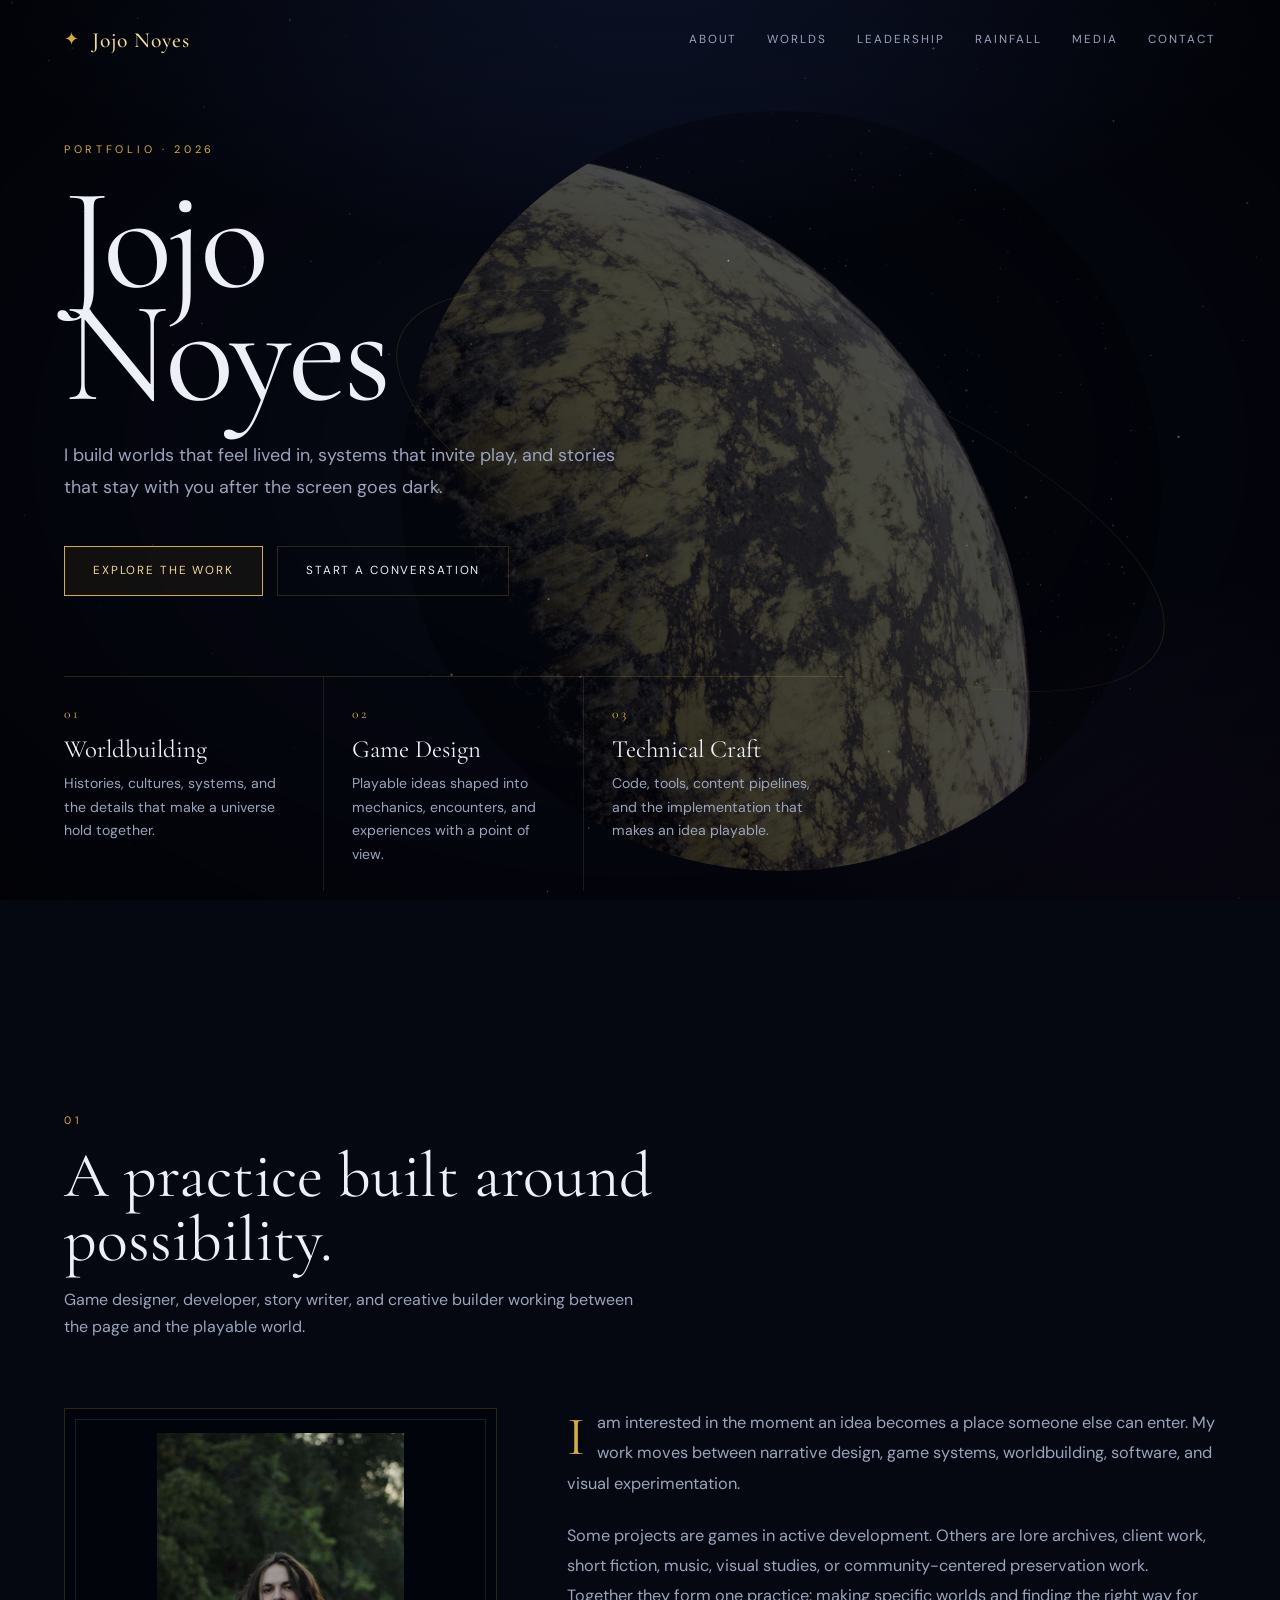
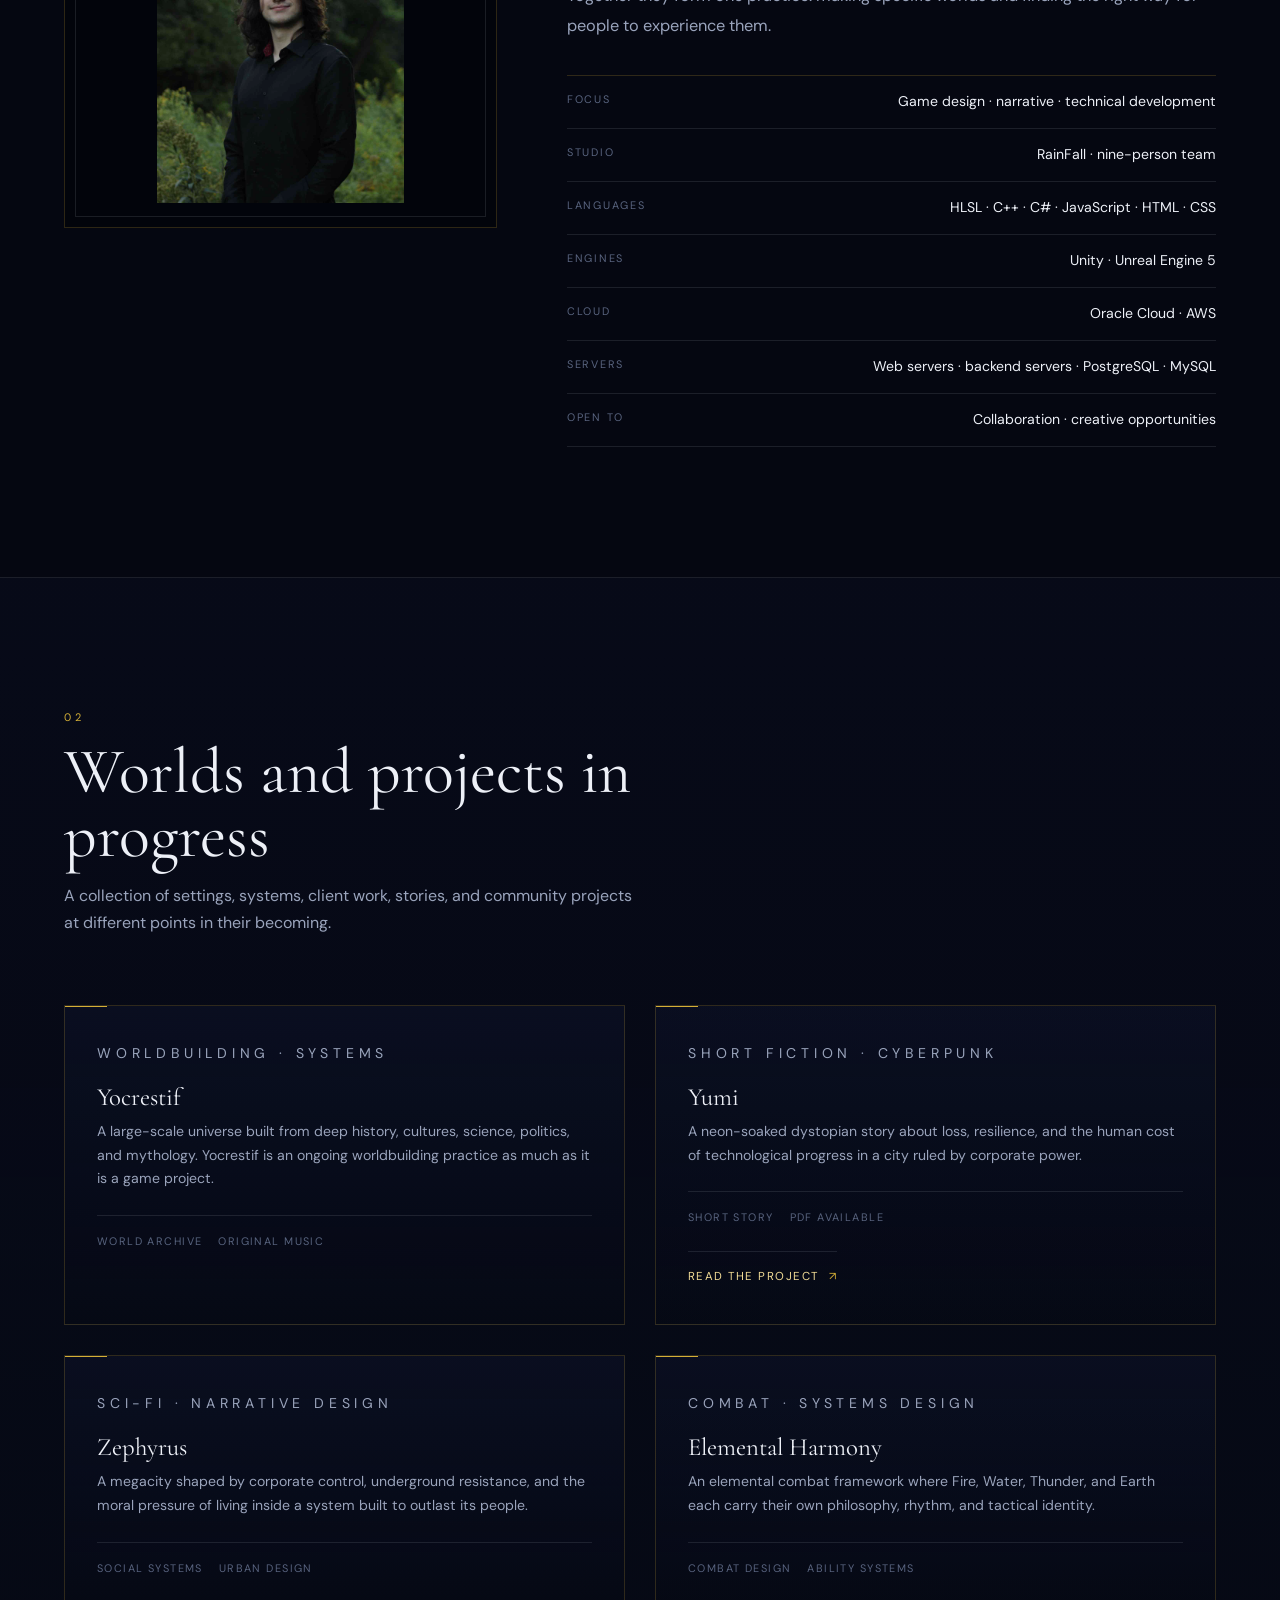
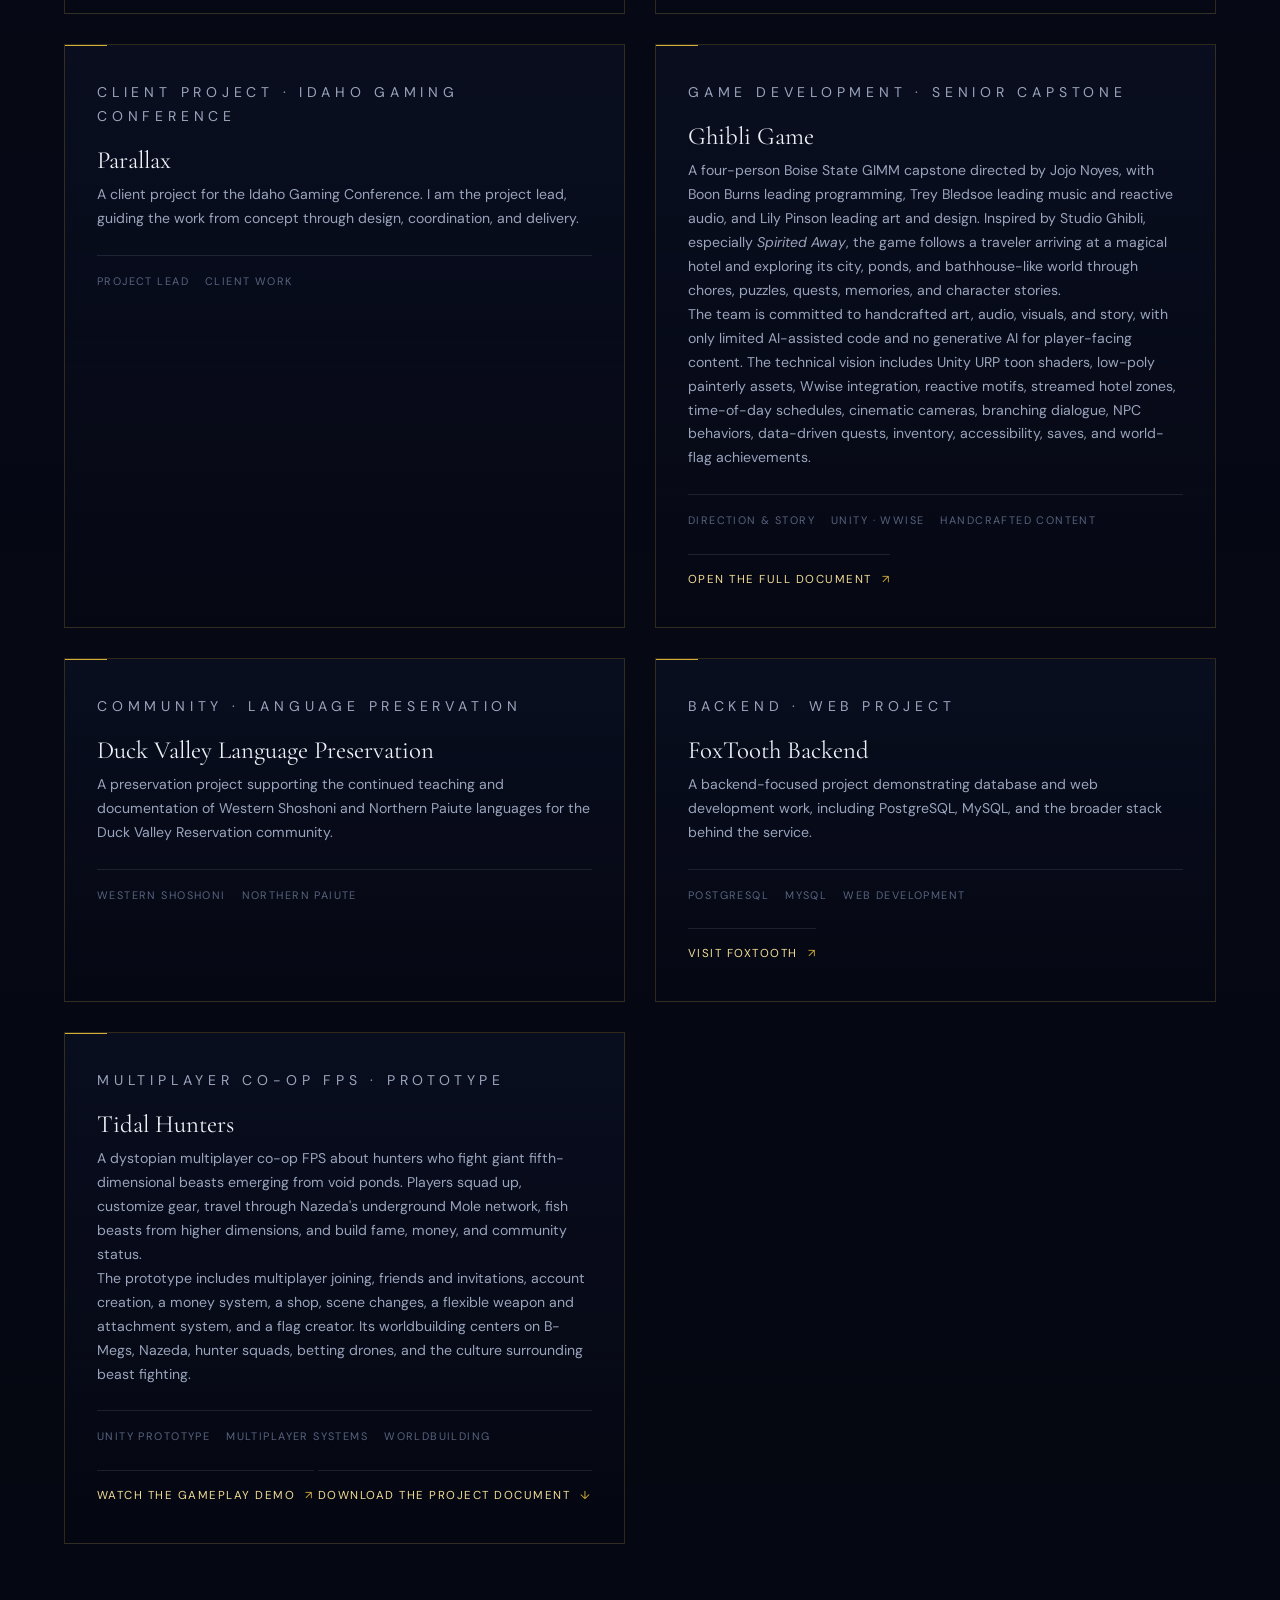
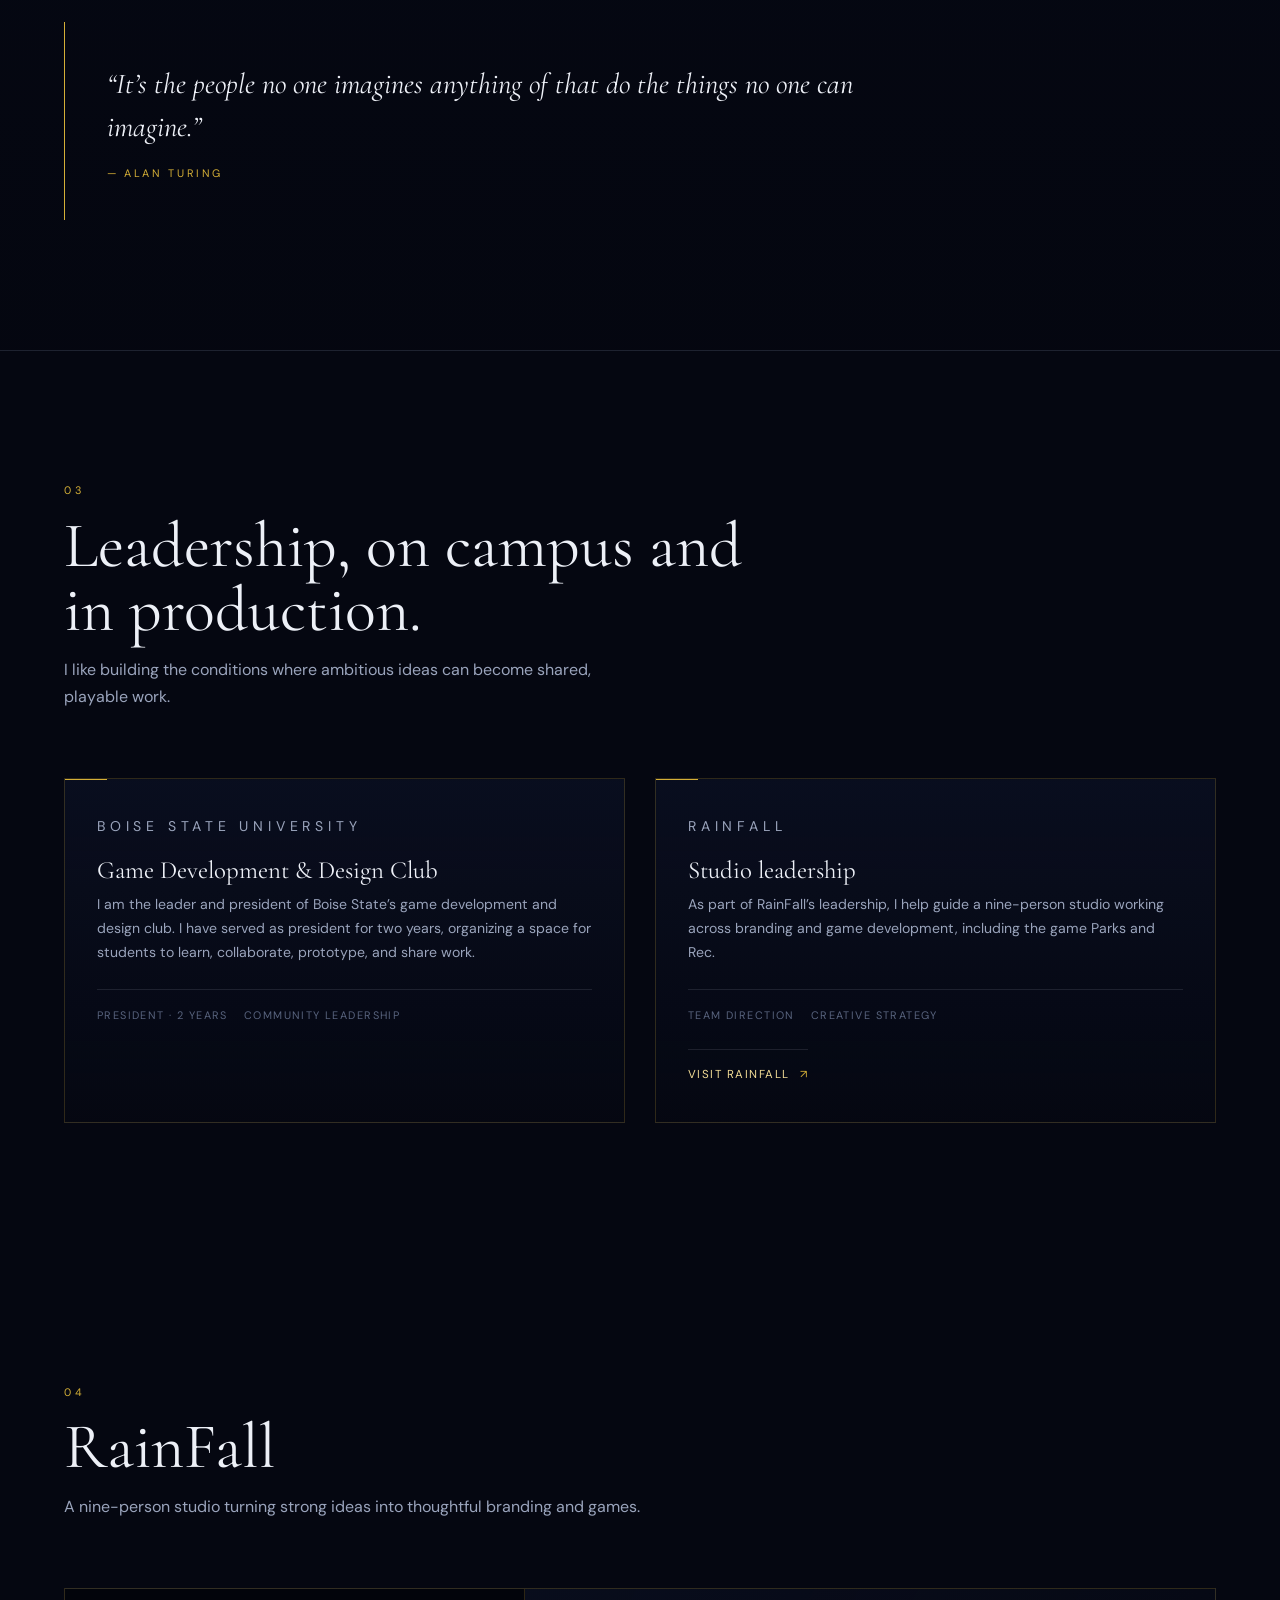
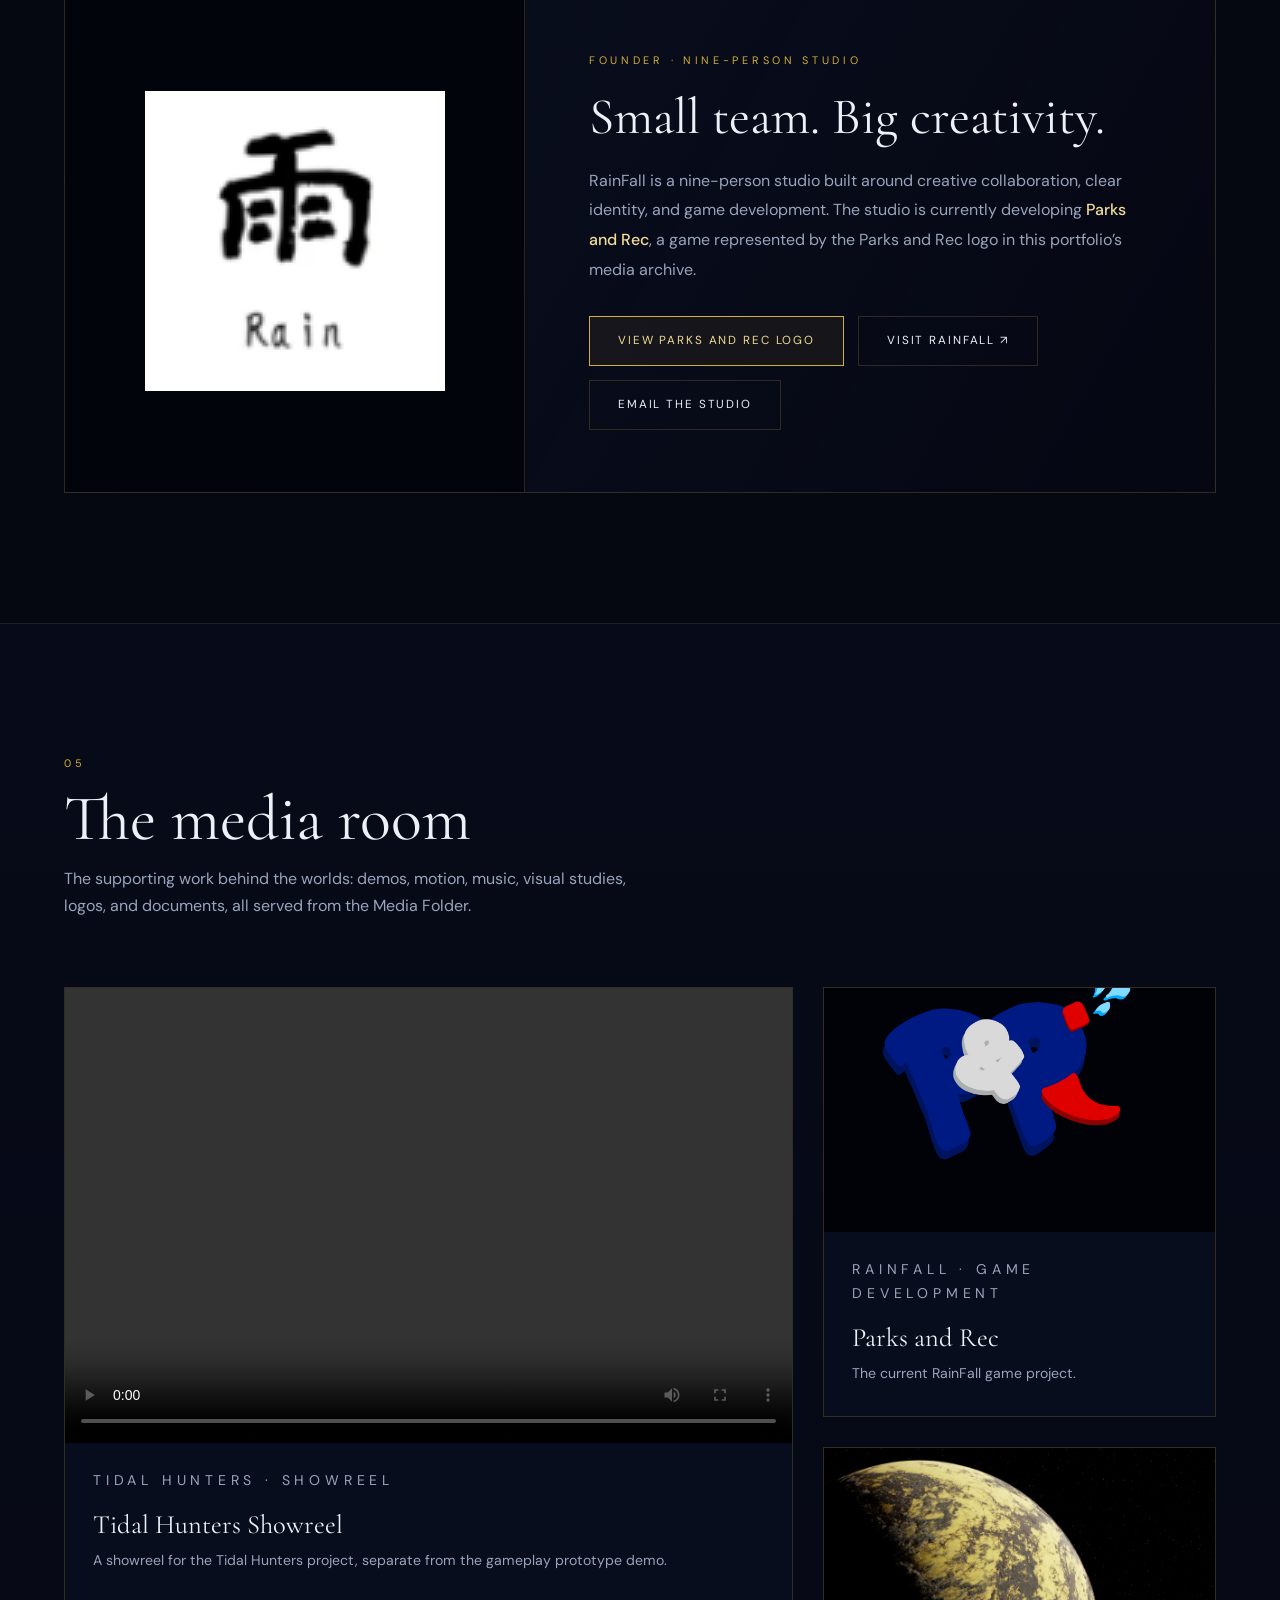
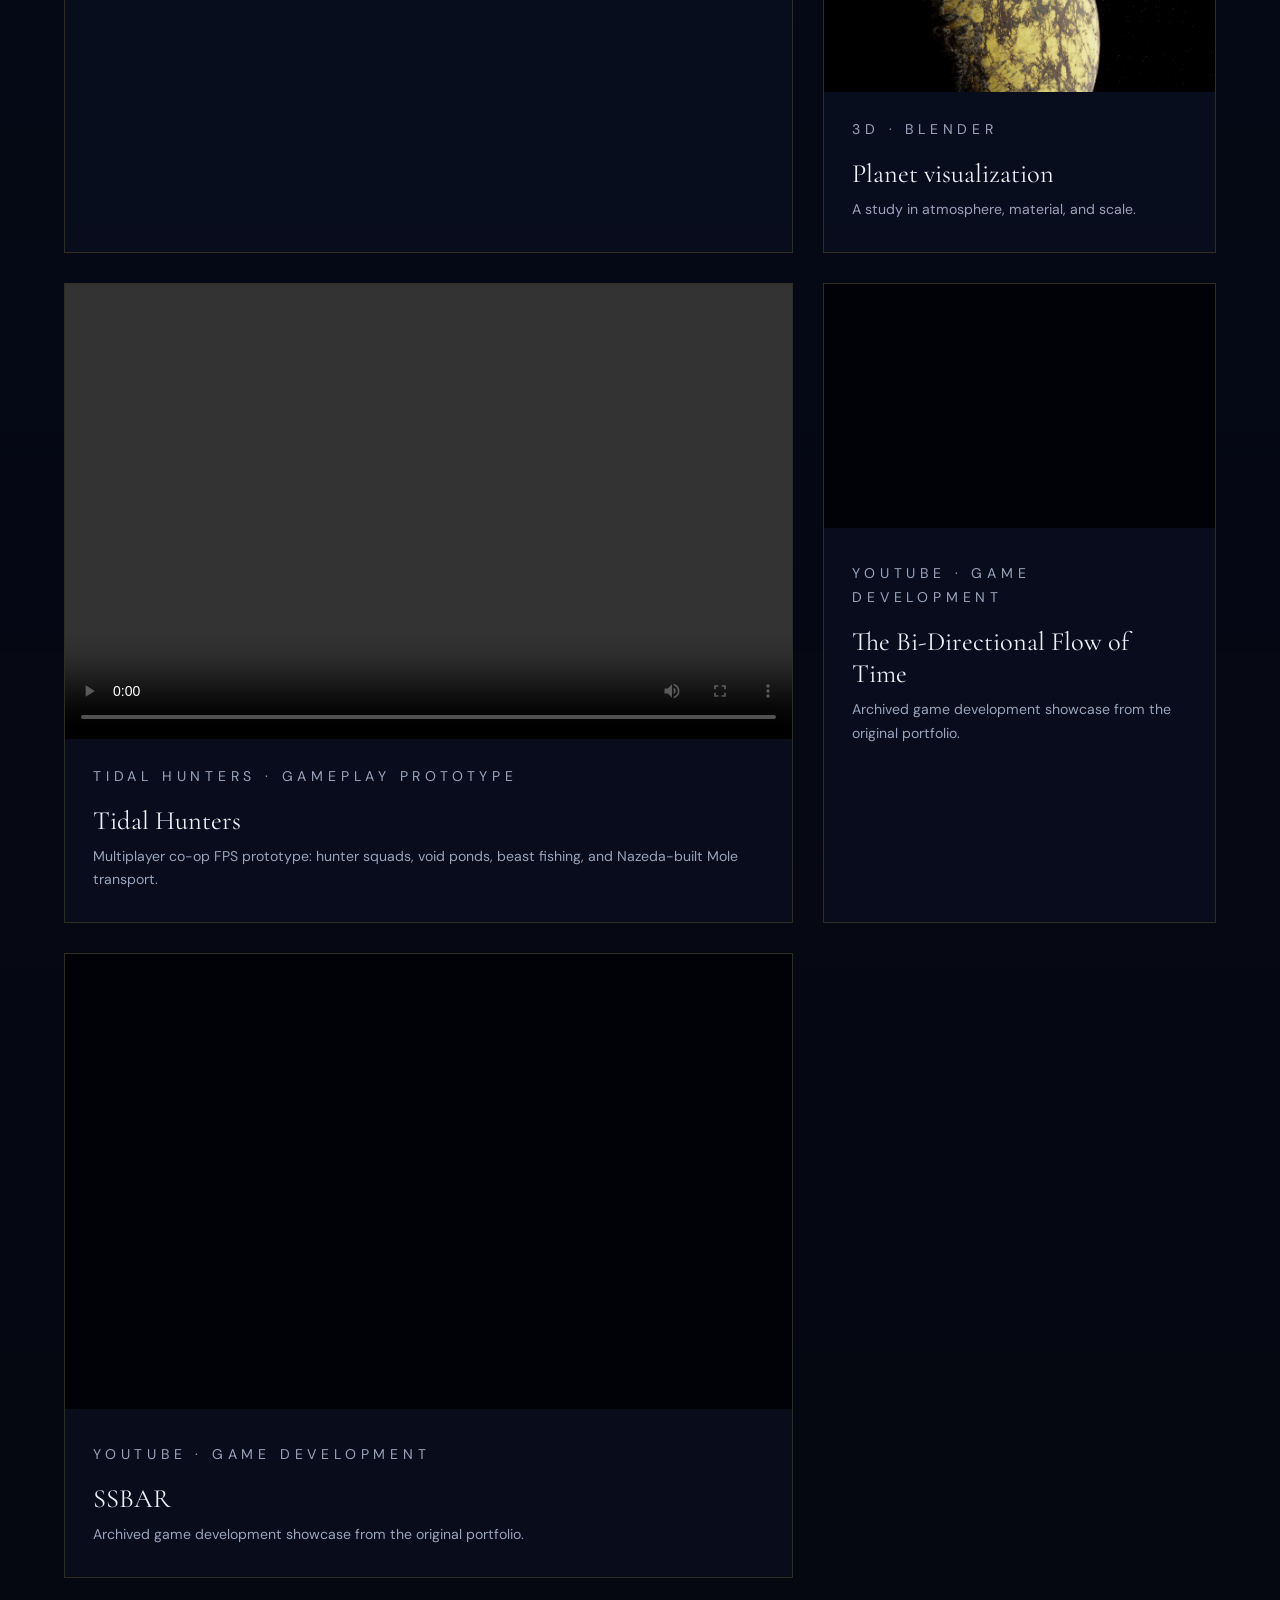
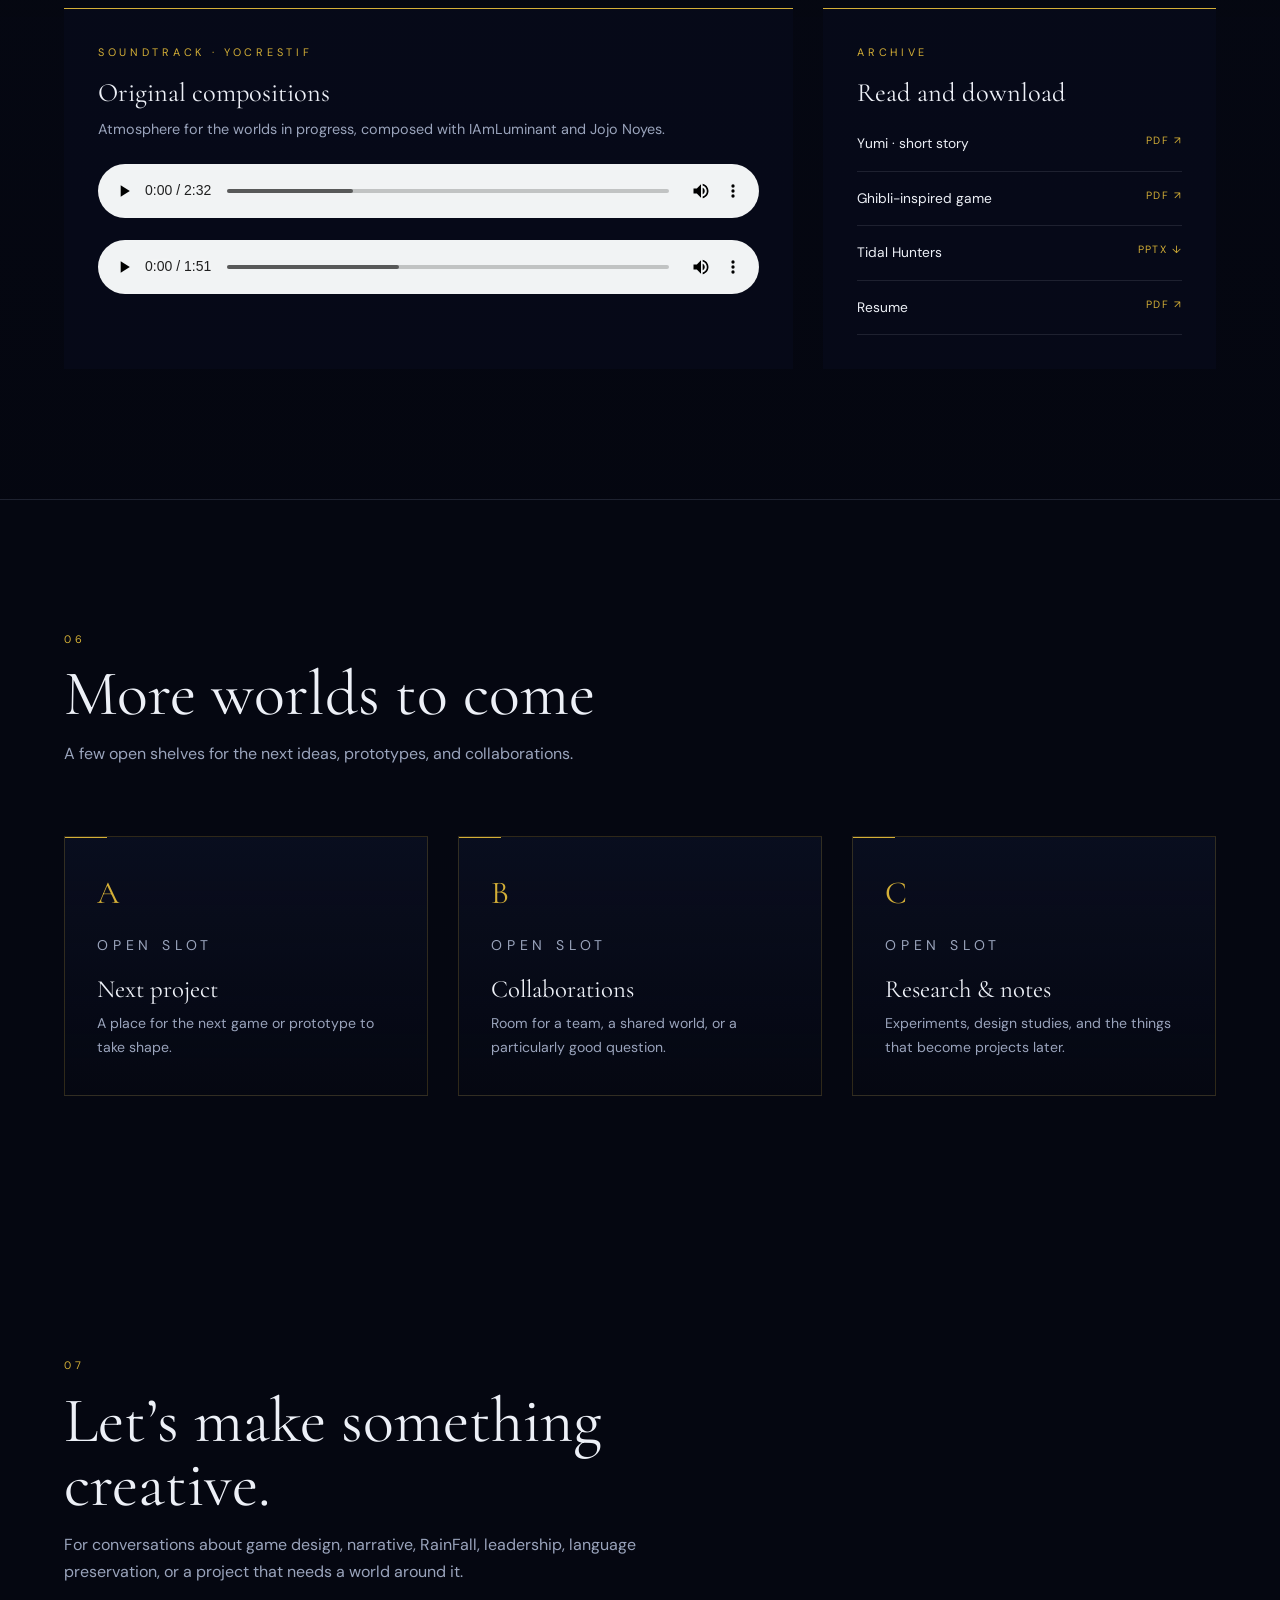
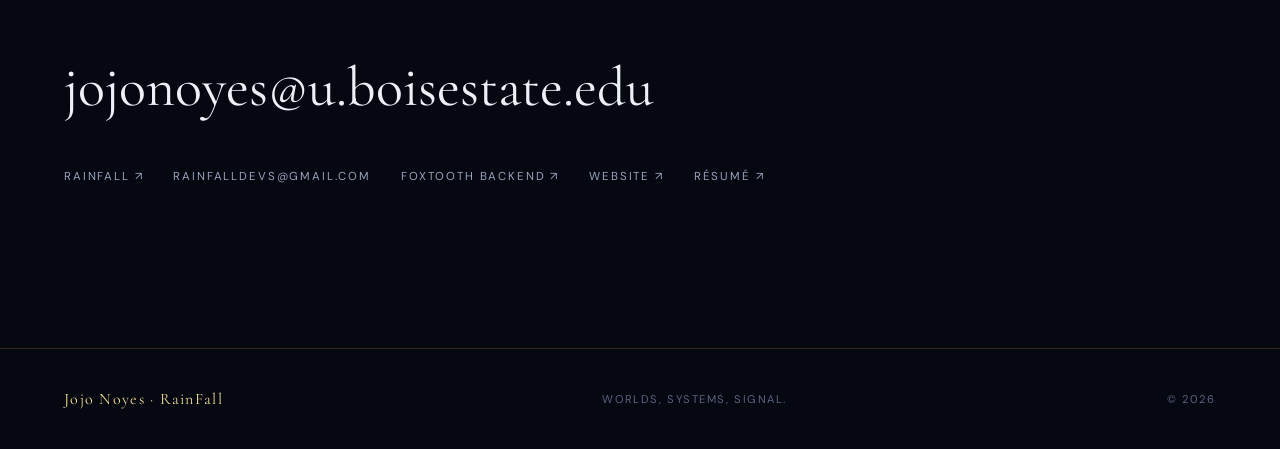
==== RoyalSpace/index.html @ cbacc0c2 "reorg" ====
<!DOCTYPE html>
<html lang="en">
<head>
  <meta charset="UTF-8" />
  <meta name="viewport" content="width=device-width, initial-scale=1" />
  <title>Jojo Noyes | Story, Systems & Games</title>
  <meta name="description" content="Jojo Noyes is a game designer, developer, writer, studio leader, and founder of RainFall." />
  <link rel="preconnect" href="https://fonts.googleapis.com" />
  <link rel="preconnect" href="https://fonts.gstatic.com" crossorigin />
  <link href="https://fonts.googleapis.com/css2?family=Cormorant+Garamond:ital,wght@0,400;0,500;0,600;1,400&family=DM+Sans:wght@400;500;600&display=swap" rel="stylesheet" />
  <link rel="stylesheet" href="styles.css" />
  <script src="script.js" defer></script>
</head>
<body id="top">
  <canvas id="starfield" aria-hidden="true"></canvas><div class="atmos" aria-hidden="true"></div><a class="skip" href="#main">Skip to content</a>
  <header class="hdr" id="hdr"><div class="wrap hdr-in"><a class="brand" href="#top"><span class="brand-mark">✦</span><span>Jojo Noyes</span></a><nav class="nav" aria-label="Primary"><a href="#about">About</a><a href="#worlds">Worlds</a><a href="#leadership">Leadership</a><a href="#rainfall">RainFall</a><a href="#media">Media</a><a href="#contact">Contact</a></nav></div></header>
  <main id="main">
    <section class="hero"><div class="hero-orbit" aria-hidden="true"><img src="Media%20Folder/planet.png" alt="" /></div><div class="wrap hero-in"><p class="eyebrow reveal">Portfolio · 2026</p><h1 class="hero-name reveal" data-d="1">Jojo<br />Noyes</h1><p class="hero-line reveal" data-d="2">I build worlds that feel lived in, systems that invite play, and stories that stay with you after the screen goes dark.</p><div class="hero-cta reveal" data-d="3"><a class="btn btn-solid" href="#worlds">Explore the work</a><a class="btn" href="#contact">Start a conversation</a></div><ul class="triad reveal" data-d="4"><li><span>01</span><h3>Worldbuilding</h3><p>Histories, cultures, systems, and the details that make a universe hold together.</p></li><li><span>02</span><h3>Game Design</h3><p>Playable ideas shaped into mechanics, encounters, and experiences with a point of view.</p></li><li><span>03</span><h3>Technical Craft</h3><p>Code, tools, content pipelines, and the implementation that makes an idea playable.</p></li></ul></div></section>
    <section class="section" id="about"><div class="wrap"><header class="sec-head reveal"><span class="sec-num">01</span><h2 class="sec-title">A practice built around possibility.</h2><p class="sec-lede">Game designer, developer, story writer, and creative builder working between the page and the playable world.</p></header><div class="split"><div class="portrait portrait-mark reveal"><img src="Media%20Folder/Jojo.jpg" alt="Jojo Noyes in a forest" /></div><div class="prose reveal" data-d="1"><p>I am interested in the moment an idea becomes a place someone else can enter. My work moves between narrative design, game systems, worldbuilding, software, and visual experimentation.</p><p>Some projects are games in active development. Others are lore archives, client work, short fiction, music, visual studies, or community-centered preservation work. Together they form one practice: making specific worlds and finding the right way for people to experience them.</p><ul class="facts"><li><span>Focus</span>Game design · narrative · technical development</li><li><span>Studio</span>RainFall · nine-person team</li><li><span>Languages</span>HLSL · C++ · C# · JavaScript · HTML · CSS</li><li><span>Engines</span>Unity · Unreal Engine 5</li><li><span>Cloud</span>Oracle Cloud · AWS</li><li><span>Servers</span>Web servers · backend servers · PostgreSQL · MySQL</li><li><span>Open to</span>Collaboration · creative opportunities</li></ul></div></div></div></section>
    <section class="section section-tint" id="worlds"><div class="wrap"><header class="sec-head reveal"><span class="sec-num">02</span><h2 class="sec-title">Worlds and projects in progress</h2><p class="sec-lede">A collection of settings, systems, client work, stories, and community projects at different points in their becoming.</p></header><div class="cols-2"><article class="card reveal"><p class="tag">Worldbuilding · Systems</p><h3>Yocrestif</h3><p>A large-scale universe built from deep history, cultures, science, politics, and mythology. Yocrestif is an ongoing worldbuilding practice as much as it is a game project.</p><ul class="meta"><li>World archive</li><li>Original music</li></ul></article><article class="card reveal" data-d="1"><p class="tag">Short fiction · Cyberpunk</p><h3>Yumi</h3><p>A neon-soaked dystopian story about loss, resilience, and the human cost of technological progress in a city ruled by corporate power.</p><ul class="meta"><li>Short story</li><li>PDF available</li></ul><a class="text-link" href="Media%20Folder/Yumi%20(1).pdf" target="_blank">Read the project <span>↗</span></a></article><article class="card reveal" data-d="2"><p class="tag">Sci-fi · Narrative design</p><h3>Zephyrus</h3><p>A megacity shaped by corporate control, underground resistance, and the moral pressure of living inside a system built to outlast its people.</p><ul class="meta"><li>Social systems</li><li>Urban design</li></ul></article><article class="card reveal" data-d="3"><p class="tag">Combat · Systems design</p><h3>Elemental Harmony</h3><p>An elemental combat framework where Fire, Water, Thunder, and Earth each carry their own philosophy, rhythm, and tactical identity.</p><ul class="meta"><li>Combat design</li><li>Ability systems</li></ul></article><article class="card reveal" data-d="4"><p class="tag">Client project · Idaho Gaming Conference</p><h3>Parallax</h3><p>A client project for the Idaho Gaming Conference. I am the project lead, guiding the work from concept through design, coordination, and delivery.</p><ul class="meta"><li>Project lead</li><li>Client work</li></ul></article><article class="card reveal" data-d="5"><p class="tag">Game development · Senior capstone</p><h3>Ghibli Game</h3><p>A four-person Boise State GIMM capstone directed by Jojo Noyes, with Boon Burns leading programming, Trey Bledsoe leading music and reactive audio, and Lily Pinson leading art and design. Inspired by Studio Ghibli, especially <em>Spirited Away</em>, the game follows a traveler arriving at a magical hotel and exploring its city, ponds, and bathhouse-like world through chores, puzzles, quests, memories, and character stories.</p><p>The team is committed to handcrafted art, audio, visuals, and story, with only limited AI-assisted code and no generative AI for player-facing content. The technical vision includes Unity URP toon shaders, low-poly painterly assets, Wwise integration, reactive motifs, streamed hotel zones, time-of-day schedules, cinematic cameras, branching dialogue, NPC behaviors, data-driven quests, inventory, accessibility, saves, and world-flag achievements.</p><ul class="meta"><li>Direction &amp; story</li><li>Unity · Wwise</li><li>Handcrafted content</li></ul><a class="text-link" href="Media%20Folder/Ghibli.pdf" target="_blank">Open the full document <span>↗</span></a></article><article class="card reveal" data-d="6"><p class="tag">Community · Language preservation</p><h3>Duck Valley Language Preservation</h3><p>A preservation project supporting the continued teaching and documentation of Western Shoshoni and Northern Paiute languages for the Duck Valley Reservation community.</p><ul class="meta"><li>Western Shoshoni</li><li>Northern Paiute</li></ul></article><article class="card reveal" data-d="7"><p class="tag">Backend · Web project</p><h3>FoxTooth Backend</h3><p>A backend-focused project demonstrating database and web development work, including PostgreSQL, MySQL, and the broader stack behind the service.</p><ul class="meta"><li>PostgreSQL</li><li>MySQL</li><li>Web development</li></ul><a class="text-link" href="https://jojozune.github.io/FoxTooth-Backend/" target="_blank" rel="noopener">Visit FoxTooth <span>↗</span></a></article></div><blockquote class="quote reveal">“It’s the people no one imagines anything of that do the things no one can imagine.”<cite>— Alan Turing</cite></blockquote></div></section>
    <section class="section" id="leadership"><div class="wrap"><header class="sec-head reveal"><span class="sec-num">03</span><h2 class="sec-title">Leadership, on campus and in production.</h2><p class="sec-lede">I like building the conditions where ambitious ideas can become shared, playable work.</p></header><div class="cols-2"><article class="card reveal"><p class="tag">Boise State University</p><h3>Game Development &amp; Design Club</h3><p>I am the leader and president of Boise State’s game development and design club. I have served as president for two years, organizing a space for students to learn, collaborate, prototype, and share work.</p><ul class="meta"><li>President · 2 years</li><li>Community leadership</li></ul></article><article class="card reveal" data-d="1"><p class="tag">RainFall</p><h3>Studio leadership</h3><p>As part of RainFall’s leadership, I help guide a nine-person studio working across branding and game development, including the game Parks and Rec.</p><ul class="meta"><li>Team direction</li><li>Creative strategy</li></ul><a class="text-link" href="https://rainfall-studio.com/" target="_blank" rel="noopener">Visit RainFall <span>↗</span></a></article></div></div></section>
    <section class="section" id="rainfall"><div class="wrap"><header class="sec-head reveal"><span class="sec-num">04</span><h2 class="sec-title">RainFall</h2><p class="sec-lede">A nine-person studio turning strong ideas into thoughtful branding and games.</p></header><div class="studio-feature reveal"><div class="studio-image"><img src="Media%20Folder/RainfallLogo.png" alt="RainFall studio logo" /></div><div class="studio-copy"><p class="tag">Founder · Nine-person studio</p><h3>Small team. Big creativity.</h3><p>RainFall is a nine-person studio built around creative collaboration, clear identity, and game development. The studio is currently developing <strong>Parks and Rec</strong>, a game represented by the Parks and Rec logo in this portfolio’s media archive.</p><div class="hero-cta"><a class="btn btn-solid" href="Media%20Folder/IMG_0626.png" target="_blank">View Parks and Rec logo</a><a class="btn" href="https://rainfall-studio.com/" target="_blank" rel="noopener">Visit RainFall ↗</a><a class="btn" href="mailto:rainfalldevs@gmail.com">Email the studio</a></div></div></div></div></section>
    <section class="section section-tint" id="media"><div class="wrap"><header class="sec-head reveal"><span class="sec-num">05</span><h2 class="sec-title">The media room</h2><p class="sec-lede">The supporting work behind the worlds: demos, motion, music, visual studies, logos, and documents, all served from the Media Folder.</p></header><div class="media-grid"><article class="media-card media-card-wide reveal"><div class="media-video"><video controls preload="metadata"><source src="Media%20Folder/Noyes.mp4" type="video/mp4" /></video></div><div class="media-card-body"><p class="tag">Video · Presentation</p><h3>Noyes</h3><p>A moving piece from the portfolio archive.</p></div></article><article class="media-card reveal" data-d="1"><img src="Media%20Folder/IMG_0626.png" alt="Parks and Rec logo" /><div class="media-card-body"><p class="tag">RainFall · Game development</p><h3>Parks and Rec</h3><p>The current RainFall game project.</p></div></article><article class="media-card reveal" data-d="2"><img src="Media%20Folder/planet.png" alt="Gold planet visualization" /><div class="media-card-body"><p class="tag">3D · Blender</p><h3>Planet visualization</h3><p>A study in atmosphere, material, and scale.</p></div></article><article class="media-card reveal" data-d="3"><div class="media-video"><video controls preload="metadata"><source src="Media%20Folder/GamePlayDemo.mp4" type="video/mp4" /></video></div><div class="media-card-body"><p class="tag">Video · Game development</p><h3>Gameplay demo</h3><p>Early motion and interaction from active development.</p></div></article></div><div class="media-lower"><div class="audio-room reveal"><p class="tag">Soundtrack · Yocrestif</p><h3>Original compositions</h3><p>Atmosphere for the worlds in progress, composed with IAmLuminant and Jojo Noyes.</p><audio controls preload="metadata"><source src="Media%20Folder/Plernat2.mp3" type="audio/mpeg" /></audio><audio controls preload="metadata"><source src="Media%20Folder/Judgement%20Day.mp3" type="audio/mpeg" /></audio></div><div class="download-room reveal" data-d="1"><p class="tag">Archive</p><h3>Read and download</h3><a class="download-link" href="Media%20Folder/short-story.pdf" target="_blank">Yumi · short story <span>PDF ↗</span></a><a class="download-link" href="Media%20Folder/Ghibli.pdf" target="_blank">Ghibli-inspired game <span>PDF ↗</span></a><a class="download-link" href="Media%20Folder/Copy%20of%20Tidal%20Hunters.pptx" download>Tidal Hunters <span>PPTX ↓</span></a><a class="download-link" href="Media%20Folder/Joseph_Noyes_Resume%20(1)%20-%20Copy.pdf" target="_blank">Resume <span>PDF ↗</span></a></div></div></div></section>
    <section class="section" id="more"><div class="wrap"><header class="sec-head reveal"><span class="sec-num">06</span><h2 class="sec-title">More worlds to come</h2><p class="sec-lede">A few open shelves for the next ideas, prototypes, and collaborations.</p></header><div class="cols-3"><article class="card note-card reveal"><span class="note-number">A</span><p class="tag">Open slot</p><h3>Next project</h3><p>A place for the next game or prototype to take shape.</p></article><article class="card note-card reveal" data-d="1"><span class="note-number">B</span><p class="tag">Open slot</p><h3>Collaborations</h3><p>Room for a team, a shared world, or a particularly good question.</p></article><article class="card note-card reveal" data-d="2"><span class="note-number">C</span><p class="tag">Open slot</p><h3>Research &amp; notes</h3><p>Experiments, design studies, and the things that become projects later.</p></article></div></div></section>
    <section class="section section--contact" id="contact"><div class="wrap"><header class="sec-head reveal"><span class="sec-num">07</span><h2 class="sec-title">Let’s make something creative.</h2><p class="sec-lede">For conversations about game design, narrative, RainFall, leadership, language preservation, or a project that needs a world around it.</p></header><div class="contact reveal" data-d="1"><a class="mail" href="mailto:jojonoyes@u.boisestate.edu">jojonoyes@u.boisestate.edu</a><ul class="links"><li><a href="https://rainfall-studio.com/" target="_blank" rel="noopener">RainFall ↗</a></li><li><a href="mailto:rainfalldevs@gmail.com">rainfalldevs@gmail.com</a></li><li><a href="https://jojozune.github.io/FoxTooth-Backend/" target="_blank" rel="noopener">FoxTooth Backend ↗</a></li><li><a href="https://jojonoyes.github.io" target="_blank" rel="noopener">Website ↗</a></li><li><a href="Media%20Folder/Joseph_Noyes_Resume%20(1)%20-%20Copy.pdf" target="_blank">Résumé ↗</a></li></ul></div></div></section>
  </main>
  <footer class="ftr"><div class="wrap ftr-in"><p class="ftr-mark">Jojo Noyes · RainFall</p><p class="ftr-note">Worlds, systems, signal.</p><p class="ftr-year">© <span id="year">2026</span></p></div></footer>
</body>
</html>
---- RoyalSpace/styles.css ----
:root {
  --bg: #050711;
  --bg-soft: #0b1020;
  --panel: rgba(14, 21, 43, .72);
  --ink: #edf0f7;
  --muted: #9aa4bc;
  --dim: #59647f;
  --gold: #d4af37;
  --gold-light: #f2dc96;
  --line: rgba(212, 175, 55, .2);
  --line-soft: rgba(237, 240, 247, .1);
  --serif: "Cormorant Garamond", Georgia, serif;
  --sans: "DM Sans", "Segoe UI", sans-serif;
  --wrap: 1180px;
  --ease: cubic-bezier(.22, .61, .36, 1);
}
* { box-sizing: border-box; margin: 0; padding: 0; }
html { scroll-behavior: smooth; }
body { background: var(--bg); color: var(--ink); font-family: var(--sans); line-height: 1.7; font-size: 16px; overflow-x: hidden; min-height: 100vh; -webkit-font-smoothing: antialiased; }
body::before { content: ""; position: fixed; inset: 0; z-index: -3; background: radial-gradient(ellipse 80% 55% at 50% -10%, rgba(30, 48, 100, .55), transparent 70%), radial-gradient(ellipse 60% 55% at 100% 100%, rgba(80, 50, 130, .17), transparent 65%), var(--bg); pointer-events: none; }
#starfield { position: fixed; inset: 0; width: 100%; height: 100%; z-index: -2; pointer-events: none; }
.atmos { position: fixed; inset: 0; z-index: -1; background: radial-gradient(ellipse at center, transparent 35%, rgba(0,0,0,.6) 100%); pointer-events: none; }
.wrap { width: min(var(--wrap), 90vw); margin-inline: auto; }
a { color: inherit; text-decoration: none; }
img, video { display: block; max-width: 100%; }
.skip { position: absolute; top: -100px; left: 12px; padding: 10px 16px; color: #050711; background: var(--gold); z-index: 200; }
.skip:focus { top: 12px; }
.hdr { position: fixed; inset: 0 0 auto; z-index: 100; padding: 26px 0; border-bottom: 1px solid transparent; transition: padding .4s var(--ease), background .4s var(--ease), border-color .4s var(--ease); }
.hdr.is-scrolled { padding: 14px 0; background: rgba(5, 7, 17, .82); border-bottom-color: var(--line); backdrop-filter: blur(14px); }
.hdr-in { display: flex; align-items: center; justify-content: space-between; gap: 32px; }
.brand { display: flex; align-items: center; gap: 12px; color: var(--gold-light); font: 500 1.35rem var(--serif); letter-spacing: .04em; }
.brand-mark { color: var(--gold); font-size: 1.1rem; transition: transform .7s var(--ease); }
.brand:hover .brand-mark { transform: rotate(90deg); }
.nav { display: flex; gap: 30px; color: var(--muted); font-size: .73rem; letter-spacing: .17em; text-transform: uppercase; }
.nav a { position: relative; padding: 4px 0; transition: color .3s var(--ease); }
.nav a::after { content: ""; position: absolute; right: 0; bottom: 0; left: 0; height: 1px; background: var(--gold); transform: scaleX(0); transform-origin: right; transition: transform .4s var(--ease); }
.nav a:hover { color: var(--ink); }
.nav a:hover::after { transform: scaleX(1); transform-origin: left; }
.hero { position: relative; min-height: 100vh; display: flex; align-items: center; padding: 140px 0 90px; overflow: hidden; }
.hero-orbit { position: absolute; top: 50%; left: 61%; width: min(72vw, 760px); aspect-ratio: 1; transform: translate(-50%, -50%); border-radius: 50%; opacity: .9; pointer-events: none; animation: orbit 200s linear infinite; }
.hero-orbit::after { content: ""; position: absolute; inset: -4%; border: 1px solid rgba(212,175,55,.18); border-radius: 50%; transform: rotate(22deg) scaleY(.34); }
.hero-orbit img { width: 100%; height: 100%; object-fit: cover; border-radius: 50%; opacity: .3; mix-blend-mode: screen; filter: saturate(.75) contrast(1.1); }
@keyframes orbit { to { transform: translate(-50%, -50%) rotate(360deg); } }
.hero-in { position: relative; z-index: 1; }
.eyebrow, .tag, .sec-num { color: var(--gold); font-size: .68rem; letter-spacing: .34em; text-transform: uppercase; }
.eyebrow { margin-bottom: 26px; }
.hero-name { max-width: 720px; margin-bottom: 30px; color: var(--ink); font: 400 clamp(4.5rem, 12vw, 9rem)/.78 var(--serif); letter-spacing: -.03em; }
.hero-name br + * { color: var(--gold-light); }
.hero-line { max-width: 580px; margin-bottom: 42px; color: var(--muted); font-size: 1.12rem; line-height: 1.8; }
.hero-cta { display: flex; gap: 14px; flex-wrap: wrap; margin-bottom: 80px; }
.btn { position: relative; display: inline-flex; align-items: center; justify-content: center; min-height: 50px; padding: 14px 28px; border: 1px solid var(--line); color: var(--ink); font-size: .73rem; letter-spacing: .16em; text-transform: uppercase; overflow: hidden; transition: color .35s var(--ease), border-color .35s var(--ease); }
.btn::before { content: ""; position: absolute; inset: 0; z-index: -1; background: var(--gold); transform: translateY(101%); transition: transform .4s var(--ease); }
.btn:hover { color: #050711; border-color: var(--gold); }
.btn:hover::before { transform: translateY(0); }
.btn-solid { color: var(--gold-light); border-color: var(--gold); background: rgba(212,175,55,.07); }
.triad { display: grid; grid-template-columns: repeat(3, 1fr); max-width: 780px; list-style: none; border-top: 1px solid var(--line); }
.triad li { min-height: 150px; padding: 28px 28px 24px 0; border-right: 1px solid var(--line-soft); }
.triad li + li { padding-left: 28px; }
.triad li:last-child { border: 0; }
.triad span { display: block; margin-bottom: 12px; color: var(--gold); font: 400 .85rem var(--serif); letter-spacing: .2em; }
.triad h3, .card h3, .media-card h3 { margin-bottom: 8px; color: var(--ink); font: 400 1.55rem var(--serif); }
.triad p, .card p, .media-card p { color: var(--muted); font-size: .88rem; line-height: 1.7; }
.section { position: relative; padding: 130px 0; }
.section-tint { border-top: 1px solid var(--line-soft); border-bottom: 1px solid var(--line-soft); background: linear-gradient(180deg, rgba(12,18,38,.34), rgba(4,6,13,.08)); }
.section--contact { padding-bottom: 160px; }
.sec-head { max-width: 720px; margin-bottom: 68px; }
.sec-num { display: block; margin-bottom: 14px; }
.sec-title { margin-bottom: 14px; color: var(--ink); font: 400 clamp(2.6rem, 5vw, 4.3rem)/1 var(--serif); }
.sec-lede { max-width: 580px; color: var(--muted); font-size: 1rem; }
.split { display: grid; grid-template-columns: .8fr 1.2fr; gap: 70px; align-items: start; }
.portrait { position: relative; display: grid; place-items: center; min-height: 420px; border: 1px solid var(--line); overflow: hidden; background: #02040b; }
.portrait::after { content: ""; position: absolute; inset: 10px; border: 1px solid var(--line-soft); pointer-events: none; }
.portrait img { width: 86%; max-height: 370px; object-fit: contain; opacity: .9; }
.prose p { margin-bottom: 22px; color: var(--muted); font-size: 1.02rem; line-height: 1.85; }
.prose p:first-child::first-letter { float: left; padding: 8px 12px 0 0; color: var(--gold); font: 3.4rem/.8 var(--serif); }
.facts { list-style: none; margin-top: 34px; border-top: 1px solid var(--line); }
.facts li { display: flex; justify-content: space-between; gap: 24px; padding: 14px 0; border-bottom: 1px solid var(--line-soft); color: var(--ink); font-size: .88rem; }
.facts span { color: var(--dim); font-size: .68rem; letter-spacing: .16em; text-transform: uppercase; }
.cols-2, .cols-3 { display: grid; gap: 30px; }
.cols-2 { grid-template-columns: repeat(2, 1fr); }
.cols-3 { grid-template-columns: repeat(3, 1fr); }
.card { position: relative; padding: 36px 32px; border: 1px solid var(--line); background: linear-gradient(180deg, rgba(12,18,38,.65), rgba(6,9,20,.36)); transition: transform .5s var(--ease), border-color .5s var(--ease), box-shadow .5s var(--ease); }
.card::before { content: ""; position: absolute; top: 0; left: 0; width: 42px; height: 1px; background: var(--gold); transition: width .6s var(--ease); }
.card:hover { border-color: rgba(212,175,55,.5); transform: translateY(-4px); box-shadow: 0 20px 60px -30px rgba(212,175,55,.4); }
.card:hover::before { width: 100%; }
.tag { margin-bottom: 16px; }
.meta { display: flex; gap: 16px; flex-wrap: wrap; list-style: none; margin-top: 24px; padding-top: 16px; border-top: 1px solid var(--line-soft); }
.meta li { color: var(--dim); font-size: .68rem; letter-spacing: .13em; text-transform: uppercase; }
.text-link { display: inline-flex; gap: 10px; margin-top: 24px; padding-top: 15px; border-top: 1px solid var(--line-soft); color: var(--gold-light); font-size: .72rem; letter-spacing: .13em; text-transform: uppercase; }
.text-link span { color: var(--gold); }
.quote { max-width: 820px; margin-top: 78px; padding: 40px 0 40px 42px; border-left: 1px solid var(--gold); color: var(--ink); font: italic 1.8rem/1.5 var(--serif); }
.quote cite { display: block; margin-top: 18px; color: var(--gold); font: normal .68rem var(--sans); letter-spacing: .24em; text-transform: uppercase; }
.studio-feature { display: grid; grid-template-columns: .8fr 1.2fr; border: 1px solid var(--line); background: linear-gradient(120deg, rgba(12,18,38,.8), rgba(6,9,20,.42)); }
.studio-image { display: grid; place-items: center; min-height: 390px; padding: 40px; border-right: 1px solid var(--line); background: #02040b; }
.studio-image img { width: 100%; max-height: 300px; object-fit: contain; }
.studio-copy { padding: 62px 64px; }
.studio-copy h3 { margin-bottom: 18px; color: var(--ink); font: 400 clamp(2rem, 4vw, 3.5rem) var(--serif); }
.studio-copy p:not(.tag) { max-width: 560px; color: var(--muted); line-height: 1.85; }
.studio-copy strong { color: var(--gold-light); font-weight: 500; }
.studio-copy .hero-cta { margin: 32px 0 0; }
.media-grid { display: grid; grid-template-columns: 1.3fr .7fr; gap: 30px; }
.media-card { overflow: hidden; border: 1px solid var(--line); background: rgba(12,18,38,.5); }
.media-card-wide { grid-row: span 2; }
.media-card img, .media-video video, .media-video iframe { width: 100%; aspect-ratio: 16 / 10; object-fit: cover; border: 0; background: #010207; }
.media-card-body { padding: 26px 28px 30px; }
.media-card-body h3, .audio-room h3, .download-room h3 { margin-bottom: 8px; color: var(--ink); font: 400 1.65rem var(--serif); }
.media-lower { display: grid; grid-template-columns: 1.3fr .7fr; gap: 30px; margin-top: 30px; }
.audio-room, .download-room { padding: 34px; border-top: 1px solid var(--gold); background: rgba(12,18,38,.38); }
.audio-room p:not(.tag) { color: var(--muted); font-size: .9rem; }
.audio-room audio { display: block; width: 100%; margin-top: 22px; }
.download-link { display: flex; justify-content: space-between; gap: 20px; padding: 15px 0; border-bottom: 1px solid var(--line-soft); color: var(--ink); font-size: .86rem; }
.download-link span { color: var(--gold); font-size: .66rem; letter-spacing: .13em; white-space: nowrap; }
.note-card { min-height: 230px; }
.note-number { display: block; margin-bottom: 22px; color: var(--gold); font: 2rem var(--serif); }
.contact { text-align: left; }
.mail { display: inline-block; margin-bottom: 40px; color: var(--ink); font: 400 clamp(1.8rem, 4.5vw, 3.5rem) var(--serif); }
.mail:hover { color: var(--gold-light); }
.links { display: flex; gap: 14px 30px; flex-wrap: wrap; list-style: none; }
.links a { color: var(--muted); font-size: .72rem; letter-spacing: .16em; text-transform: uppercase; }
.links a:hover { color: var(--gold); }
.ftr { padding: 40px 0; border-top: 1px solid var(--line); }
.ftr-in { display: flex; align-items: center; justify-content: space-between; gap: 16px; flex-wrap: wrap; color: var(--dim); font-size: .7rem; letter-spacing: .14em; text-transform: uppercase; }
.ftr-mark { color: var(--gold-light); font: 1rem var(--serif); letter-spacing: .08em; text-transform: none; }
.reveal { opacity: 0; transform: translateY(26px); filter: blur(6px); transition: opacity 1s var(--ease), transform 1s var(--ease), filter 1s var(--ease); }
.reveal.is-in { opacity: 1; transform: translateY(0); filter: blur(0); }
@media (max-width: 980px) { .split, .studio-feature { grid-template-columns: 1fr; gap: 44px; } .studio-image { min-height: 280px; border-right: 0; border-bottom: 1px solid var(--line); } .studio-copy { padding: 44px; } .cols-3 { grid-template-columns: 1fr; } }
@media (max-width: 720px) { .nav { display: none; } .hero { padding-top: 120px; } .hero-orbit { left: 72%; width: 110vw; opacity: .55; } .hero-name { font-size: clamp(4rem, 22vw, 7rem); } .triad, .cols-2, .media-grid, .media-lower { grid-template-columns: 1fr; } .triad li, .triad li + li { min-height: auto; padding: 22px 0; border-right: 0; border-bottom: 1px solid var(--line-soft); } .section { padding: 90px 0; } .sec-head { margin-bottom: 48px; } .portrait { min-height: 280px; } .facts li { align-items: flex-start; flex-direction: column; gap: 4px; } .quote { padding-left: 24px; font-size: 1.45rem; } .studio-copy { padding: 34px 26px; } .media-card-wide { grid-row: auto; } .ftr-in { align-items: flex-start; flex-direction: column; } }
@media (prefers-reduced-motion: reduce) { html { scroll-behavior: auto; } .reveal { opacity: 1; transform: none; filter: none; } .hero-orbit { animation: none; } }
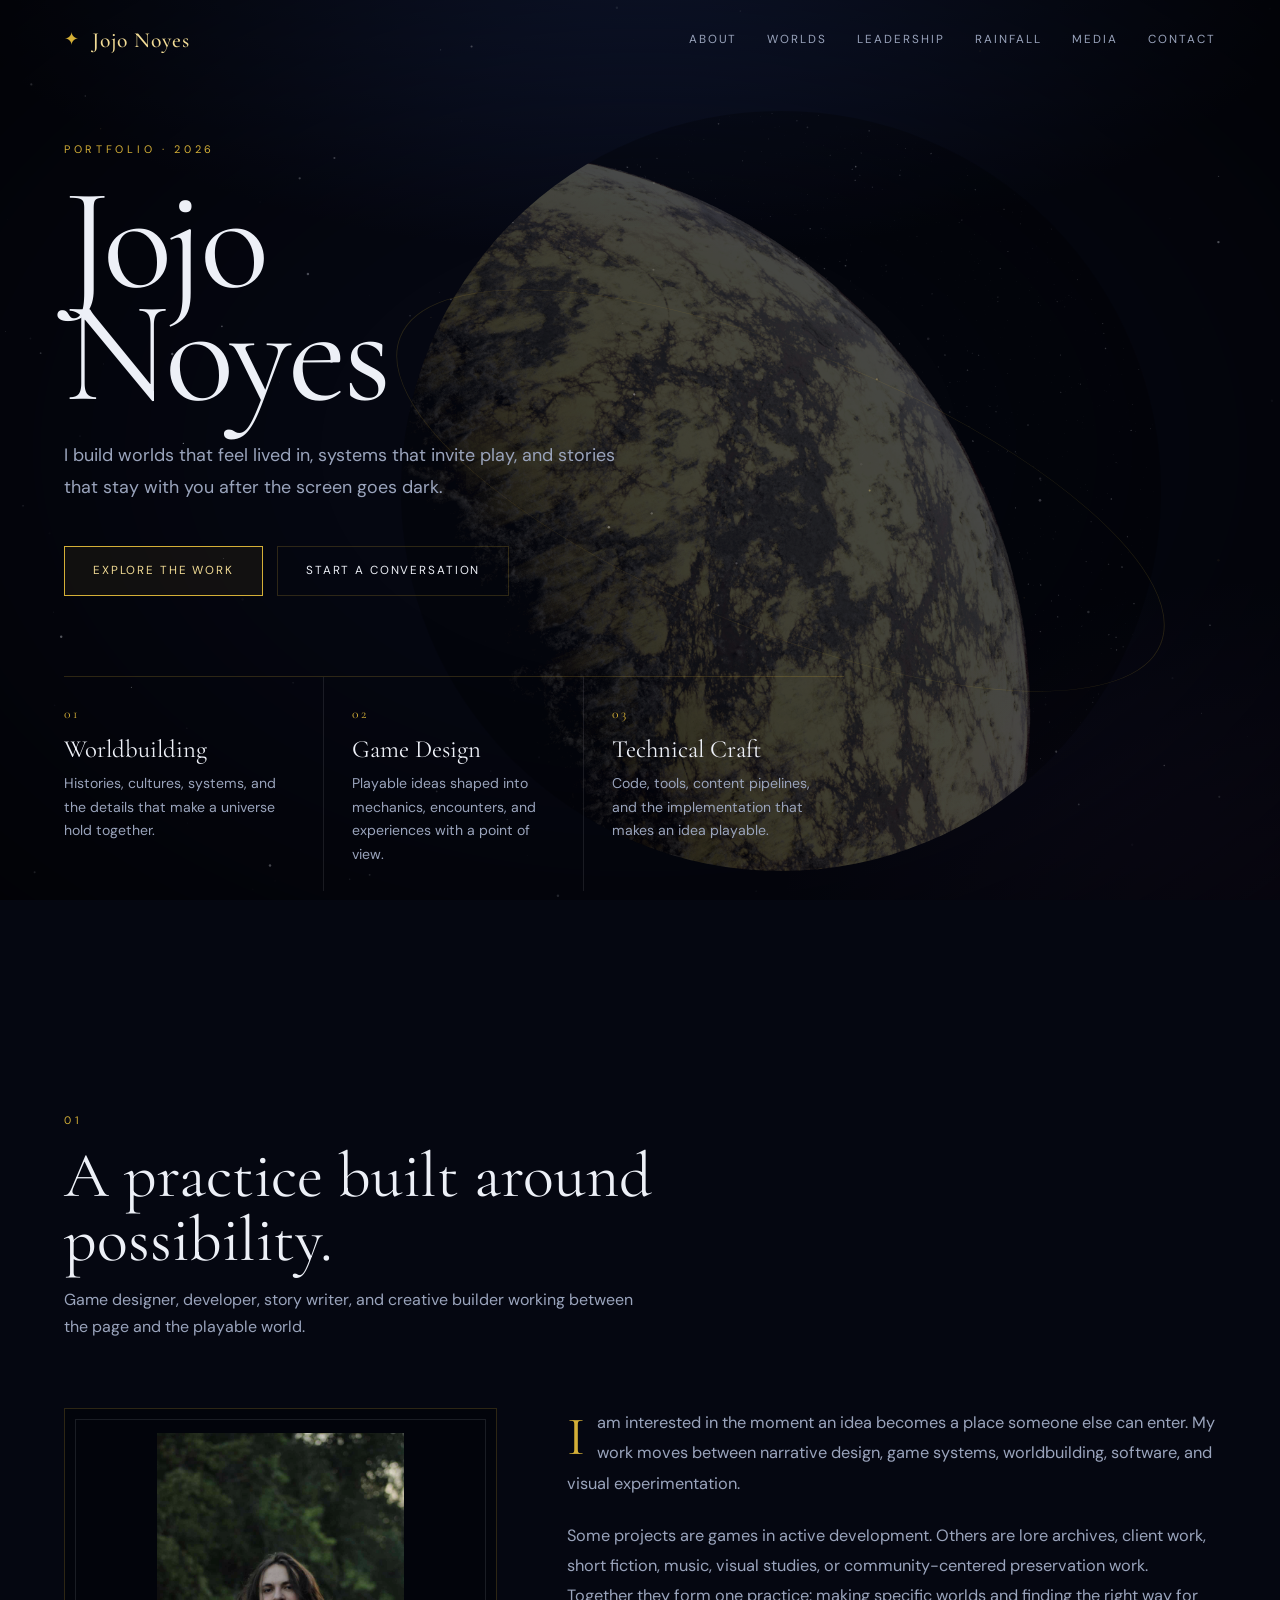
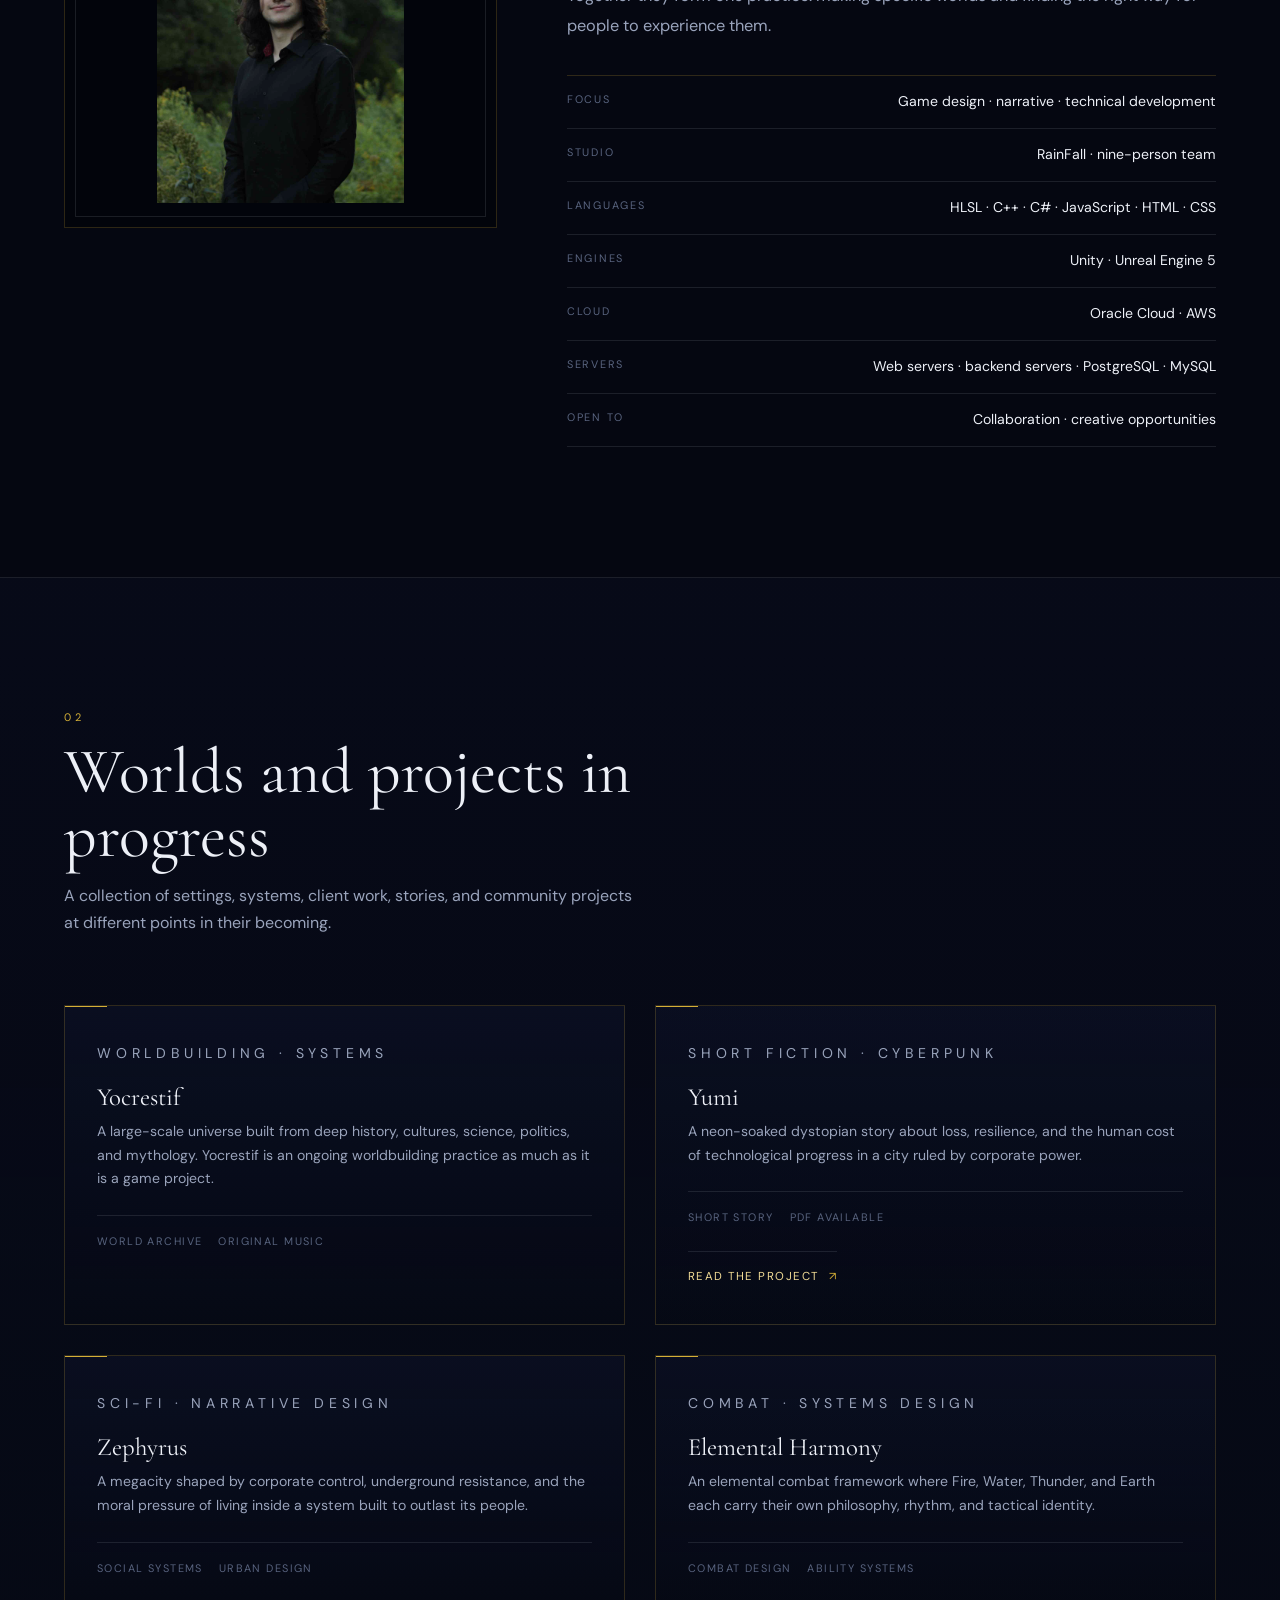
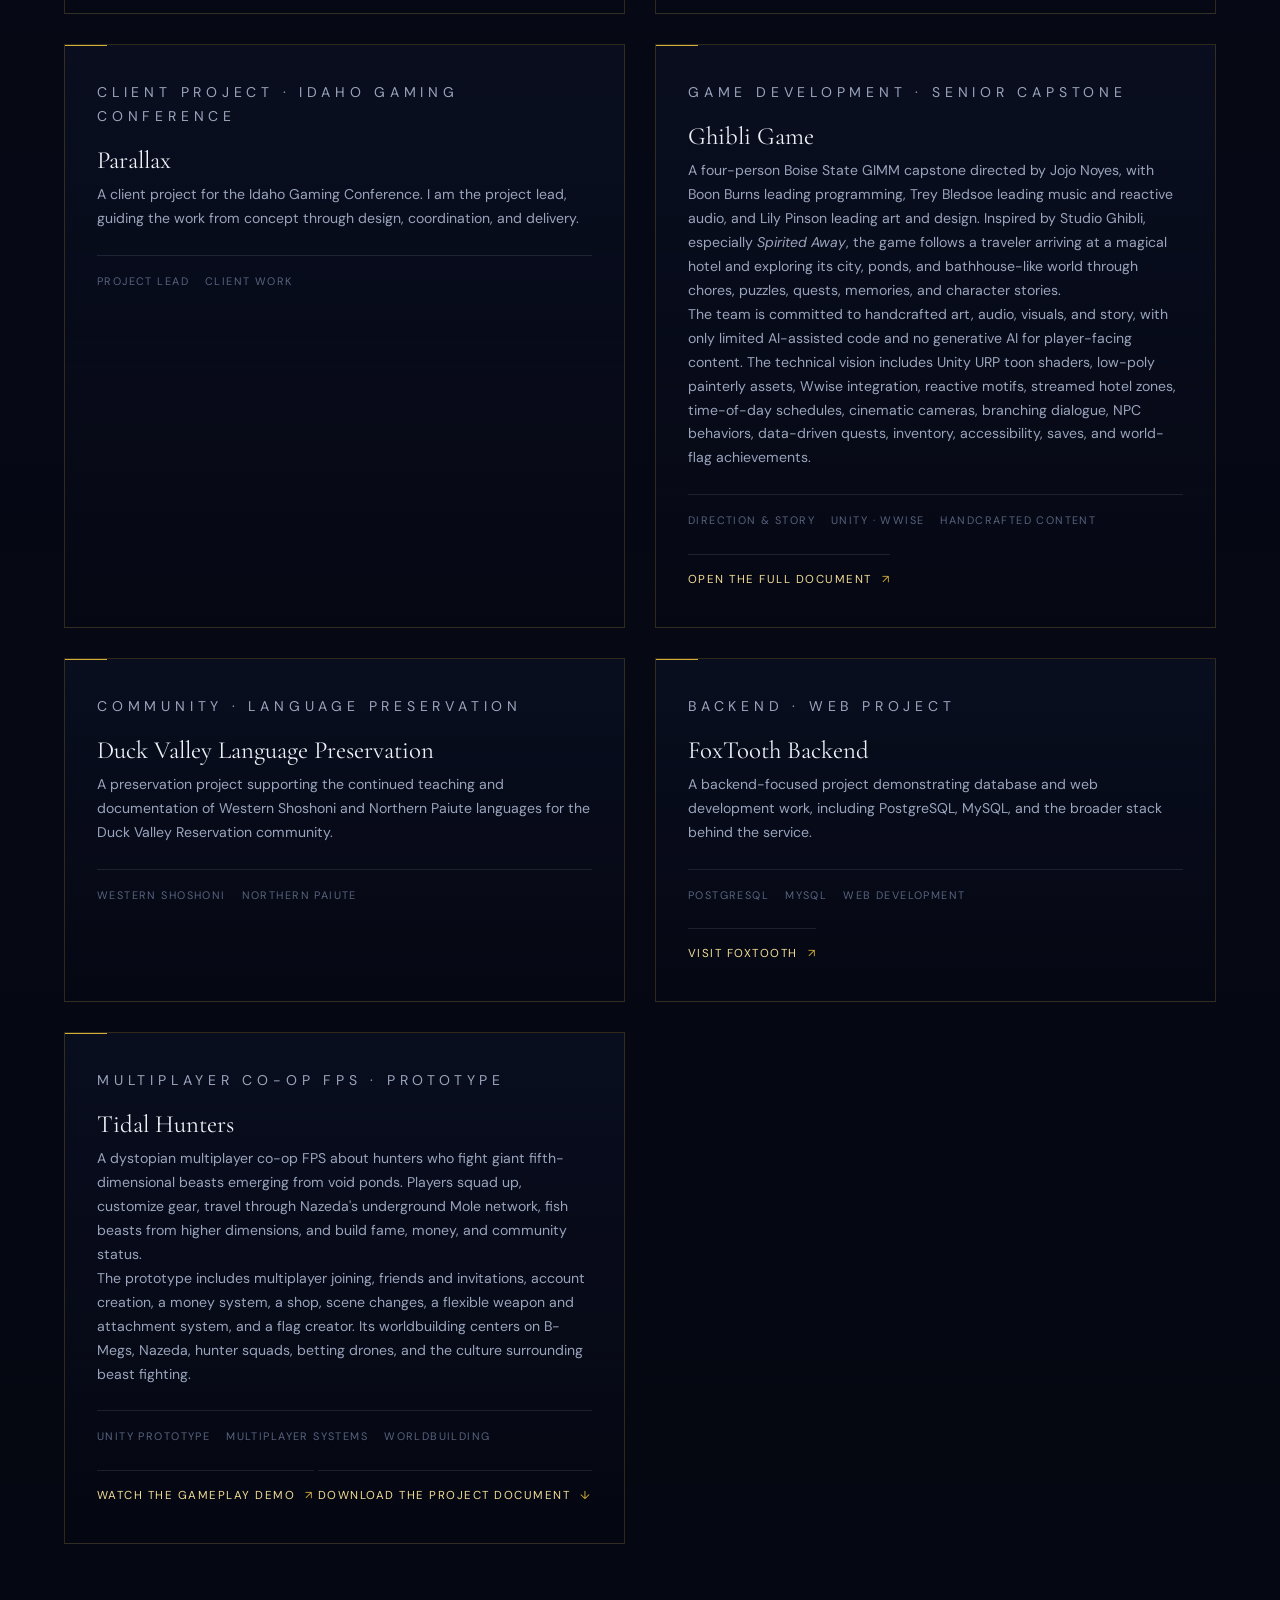
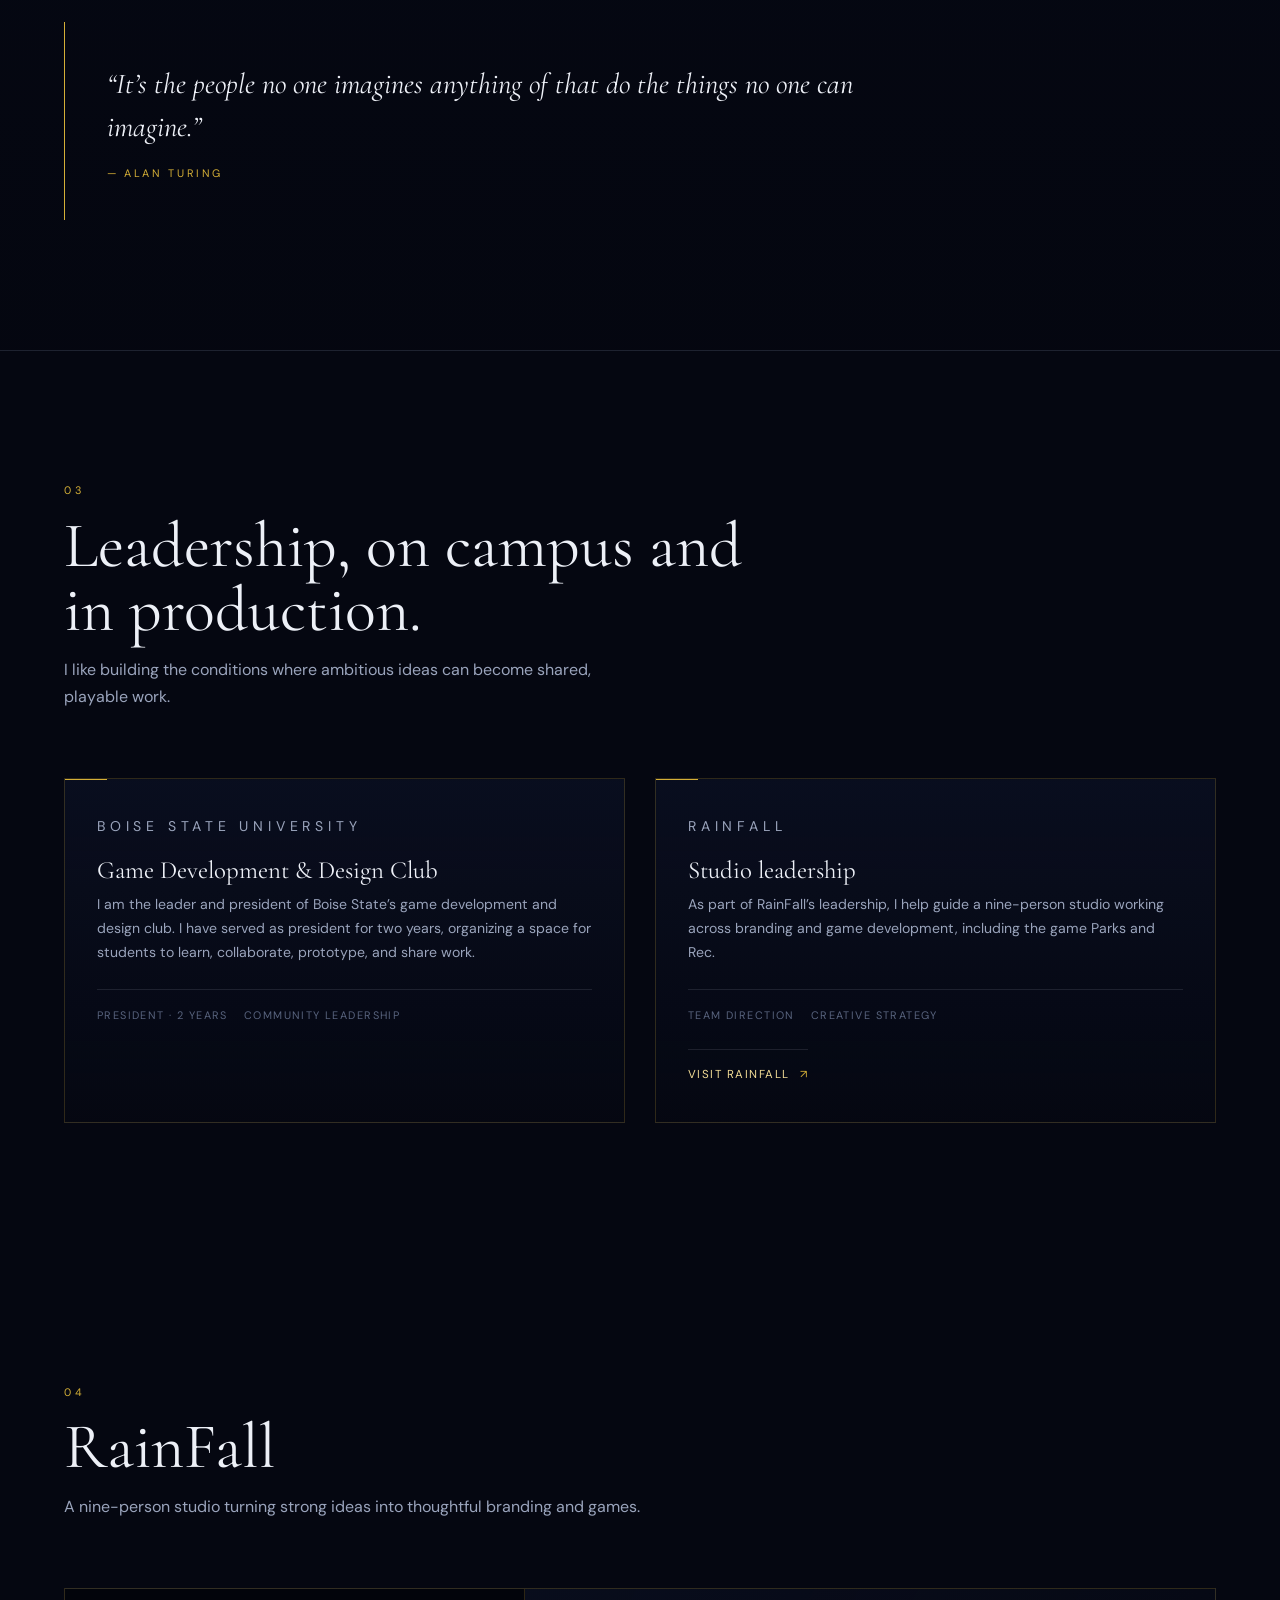
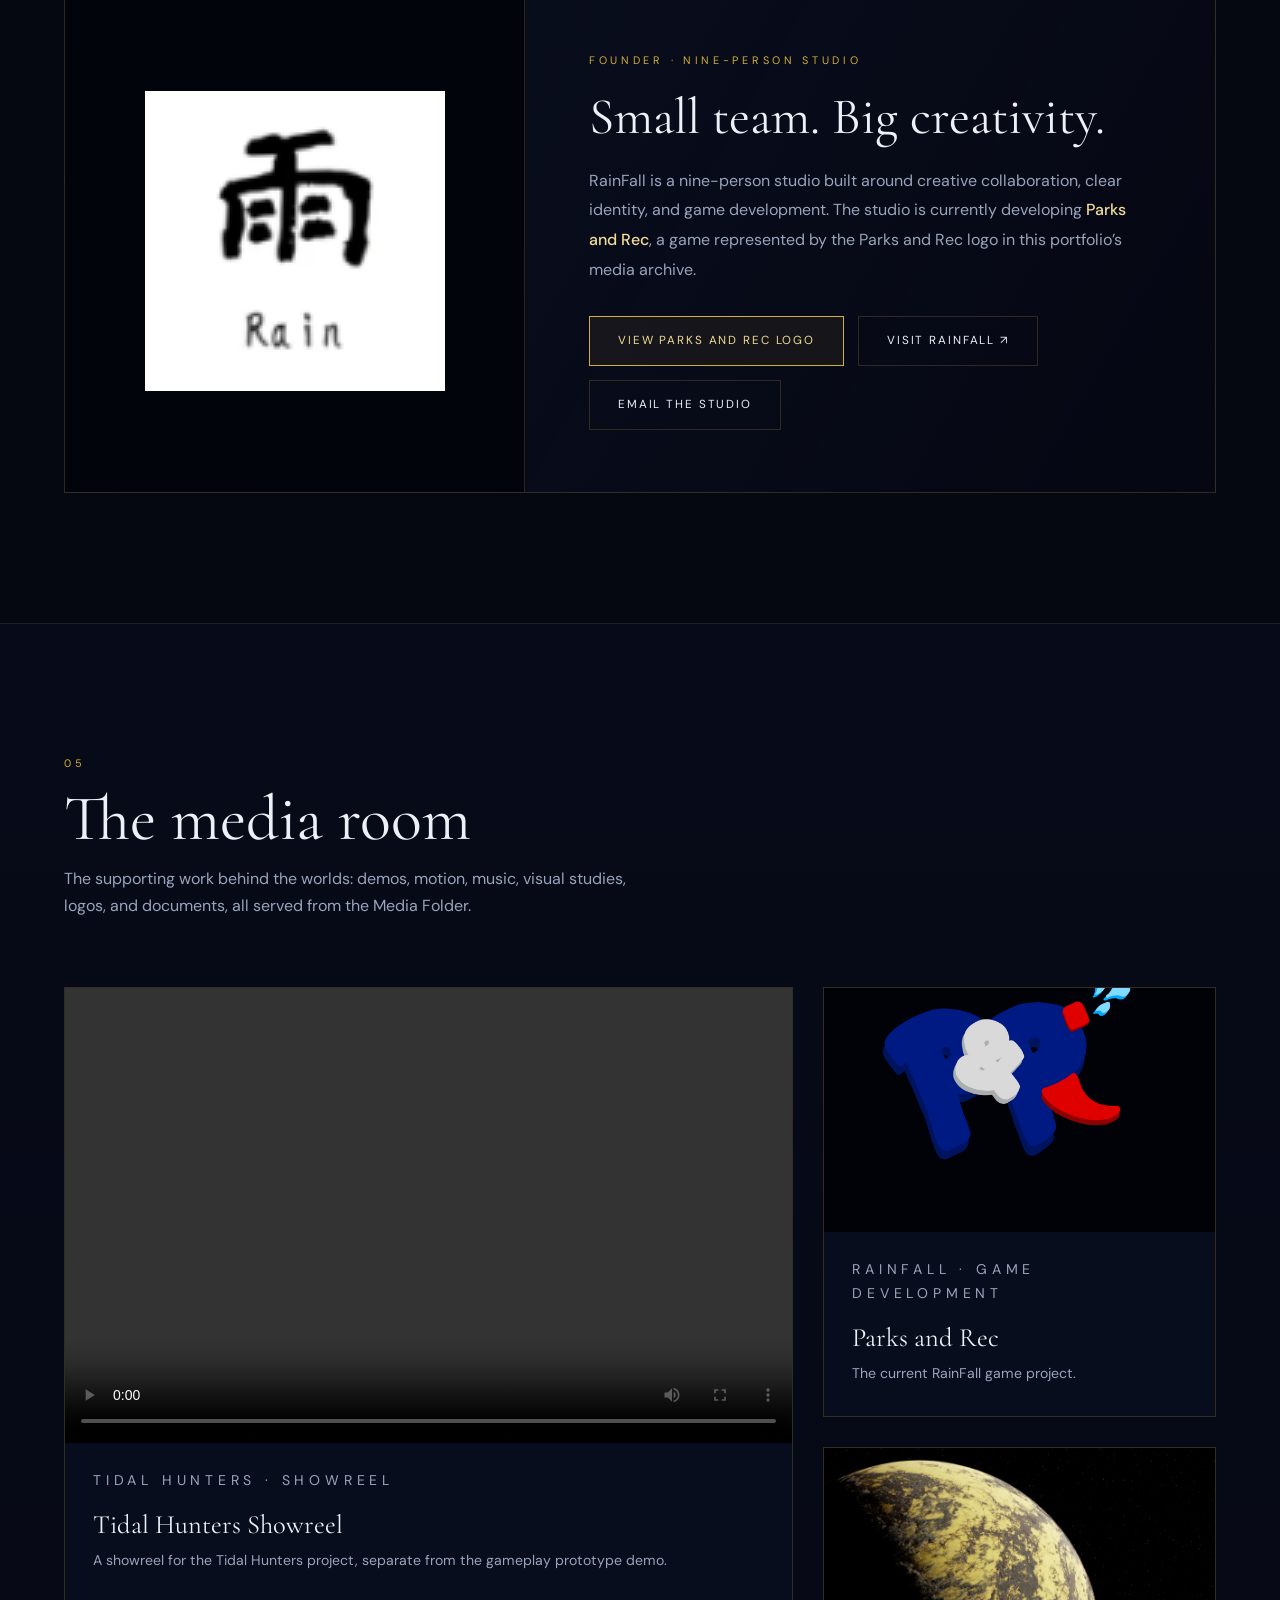
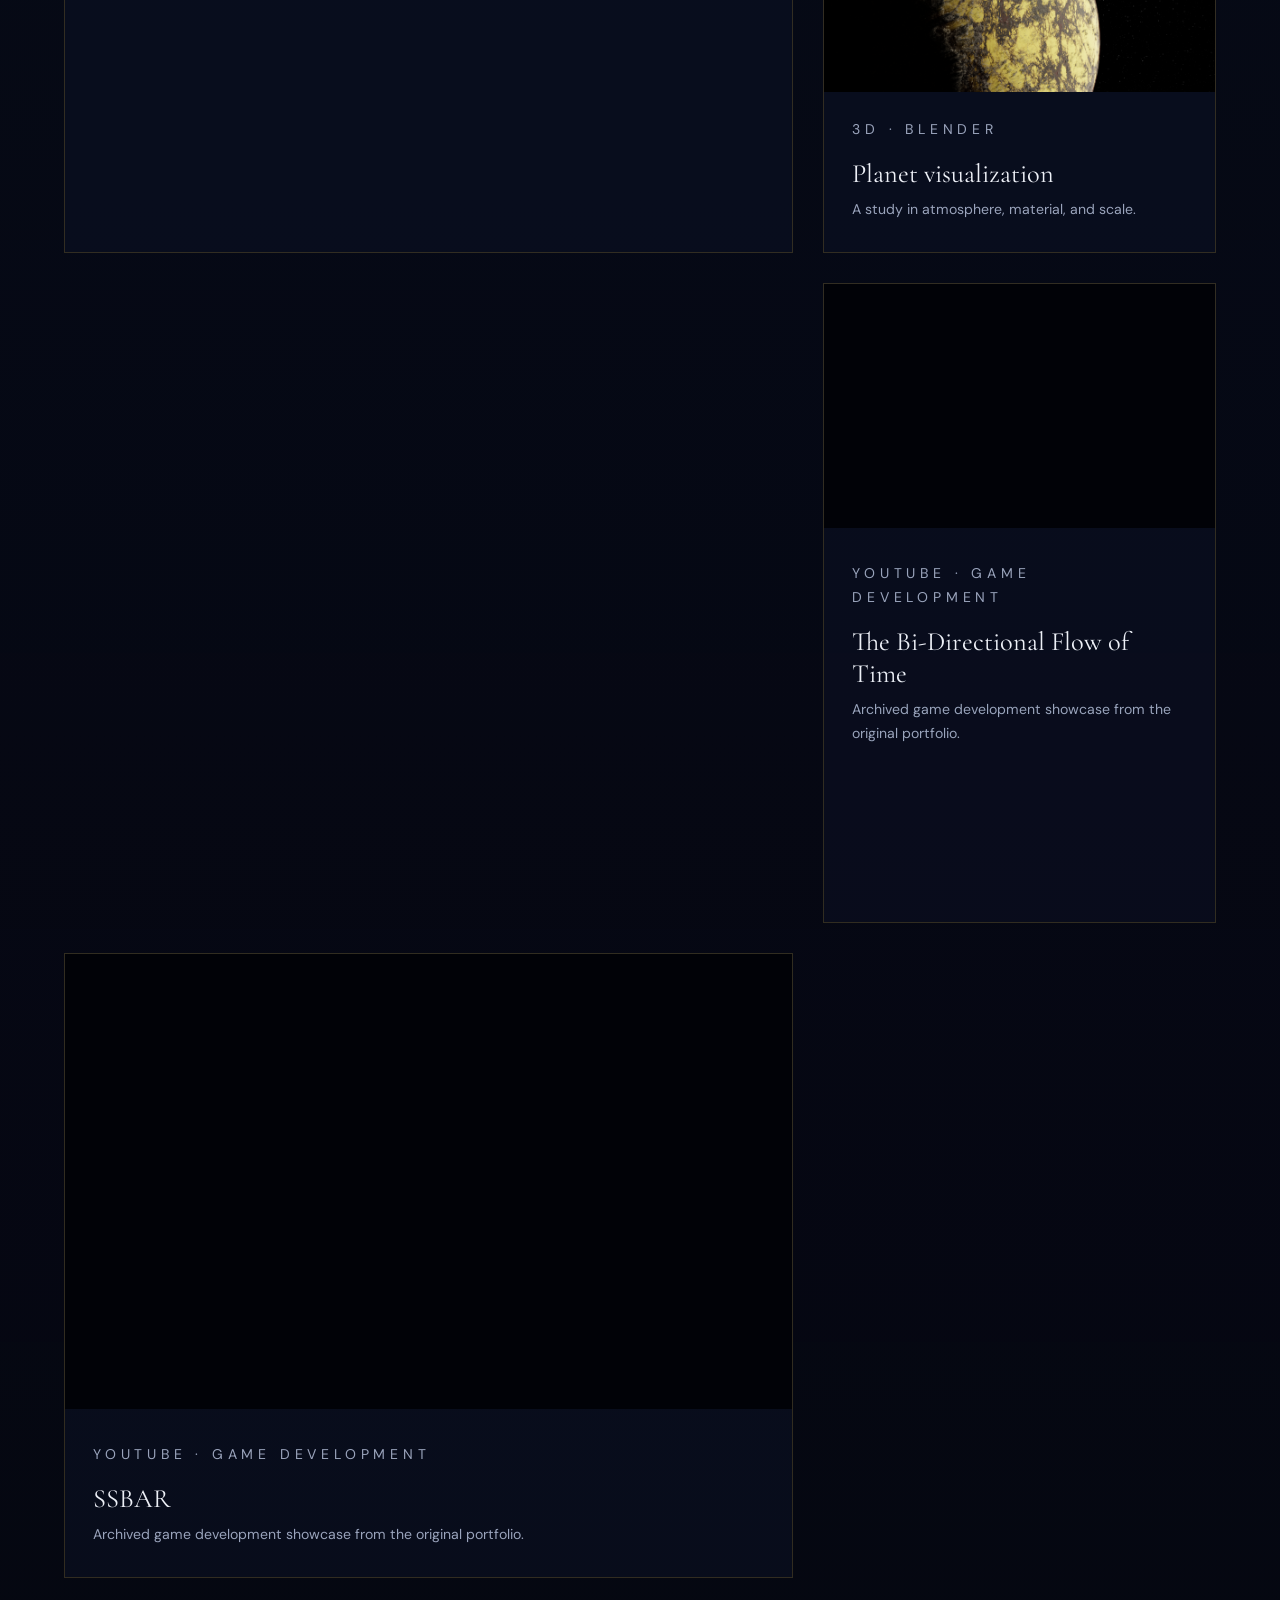
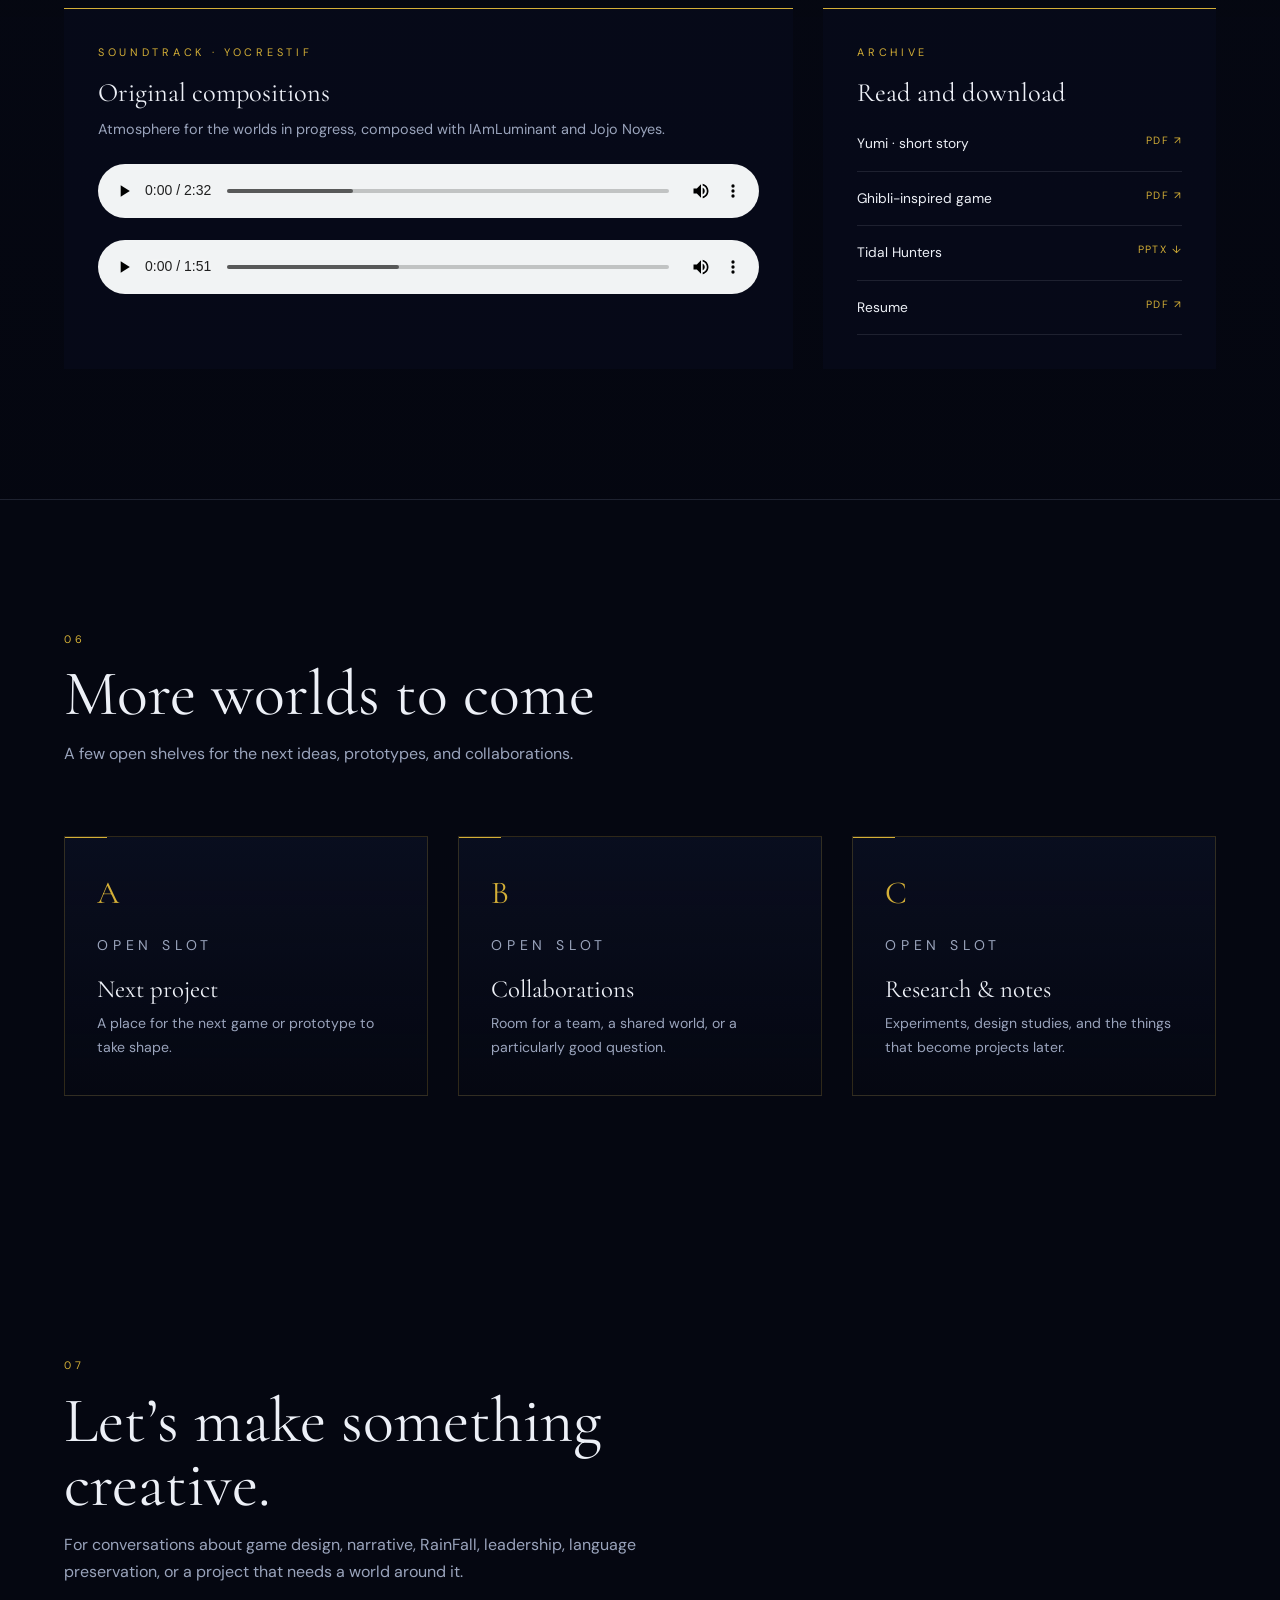
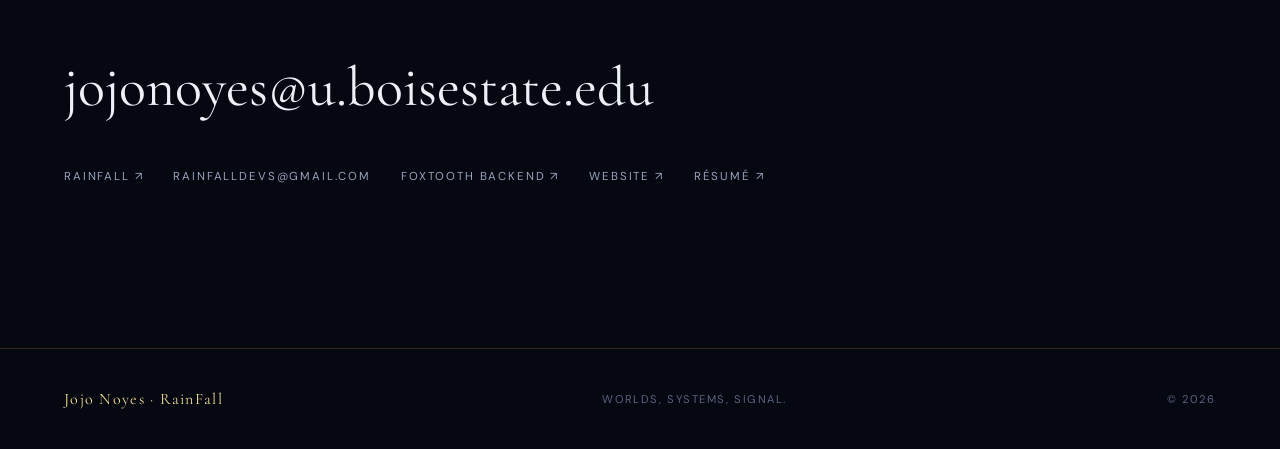
==== commit 0ba3d32c: "bootupo" ====
--- a/RoyalSpace/index.html
+++ b/RoyalSpace/index.html
@@ -9,6 +9,7 @@
   <link rel="preconnect" href="https://fonts.gstatic.com" crossorigin />
   <link href="https://fonts.googleapis.com/css2?family=Cormorant+Garamond:ital,wght@0,400;0,500;0,600;1,400&family=DM+Sans:wght@400;500;600&display=swap" rel="stylesheet" />
   <link rel="stylesheet" href="styles.css" />
+  <script src="https://cdn.jsdelivr.net/npm/bootstrap@5.3.0/dist/js/bootstrap.bundle.min.js" defer></script>
   <script src="script.js" defer></script>
 </head>
 <body id="top">
